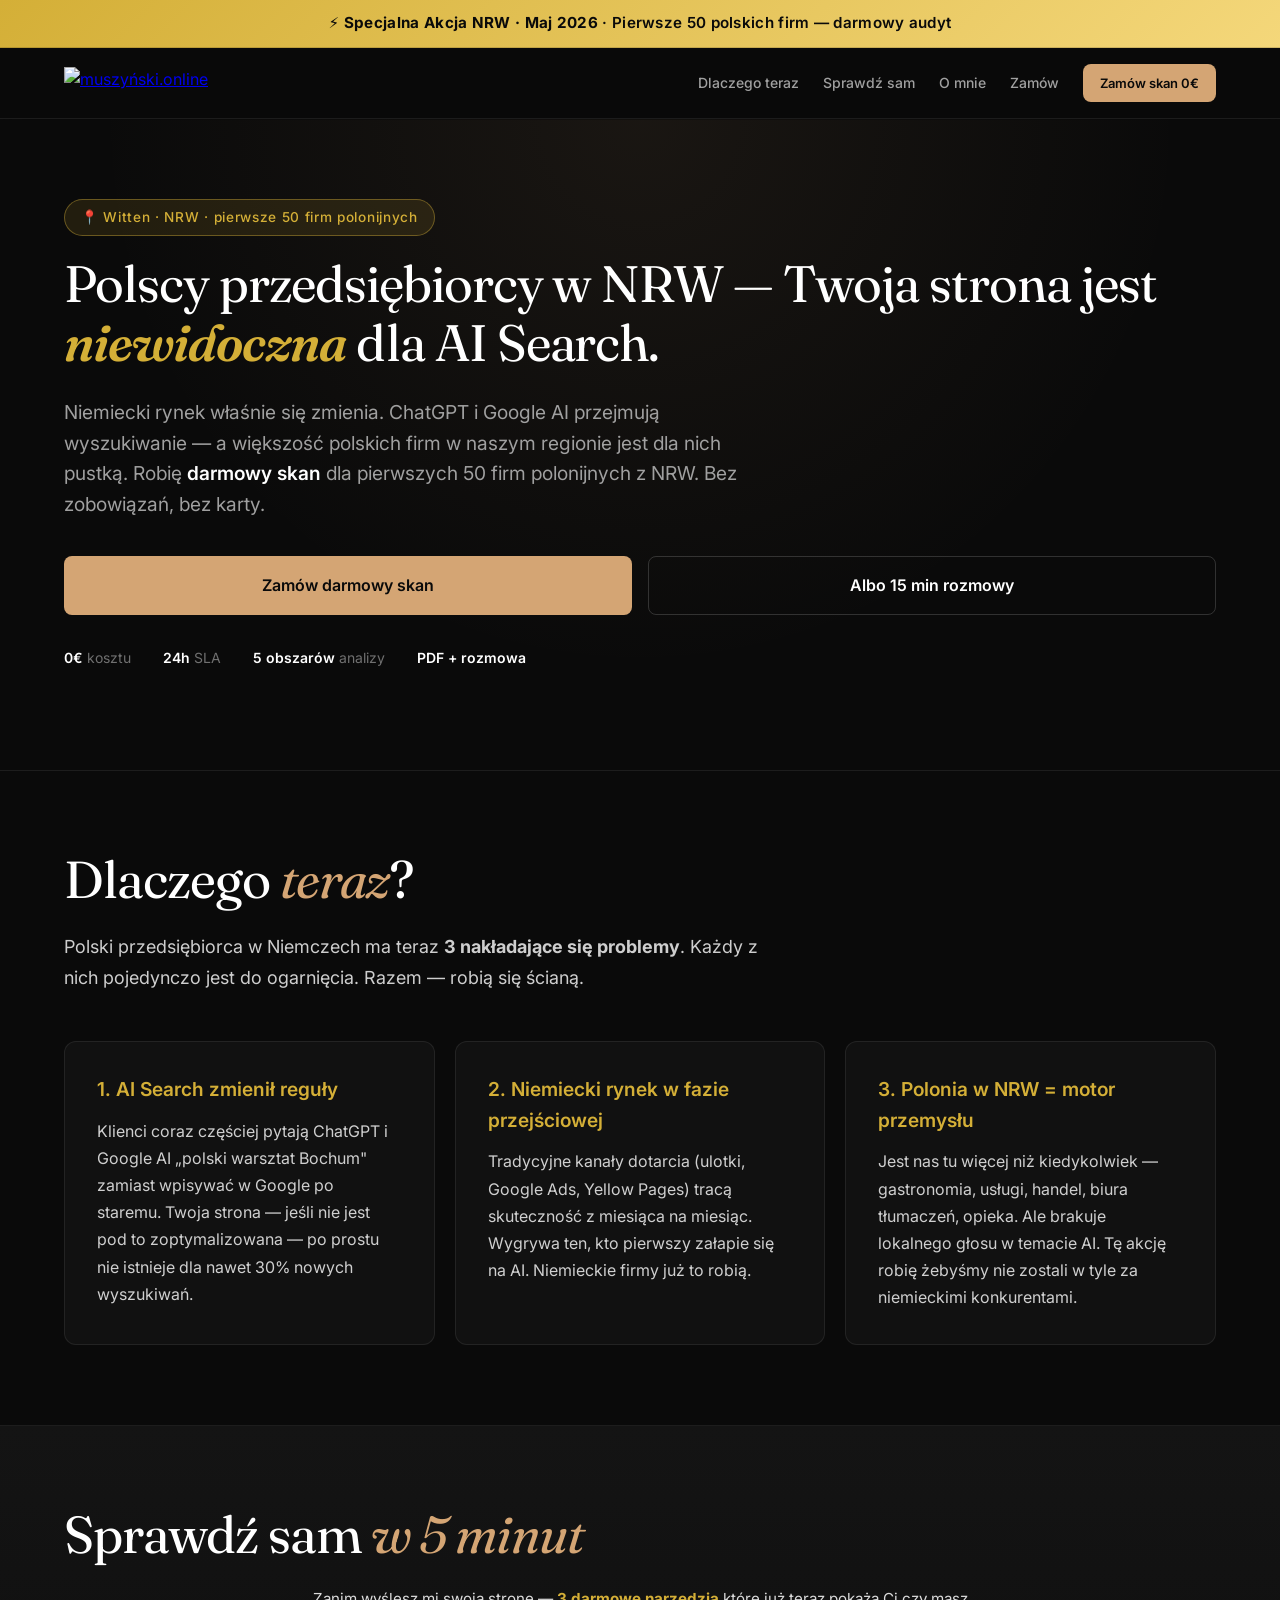
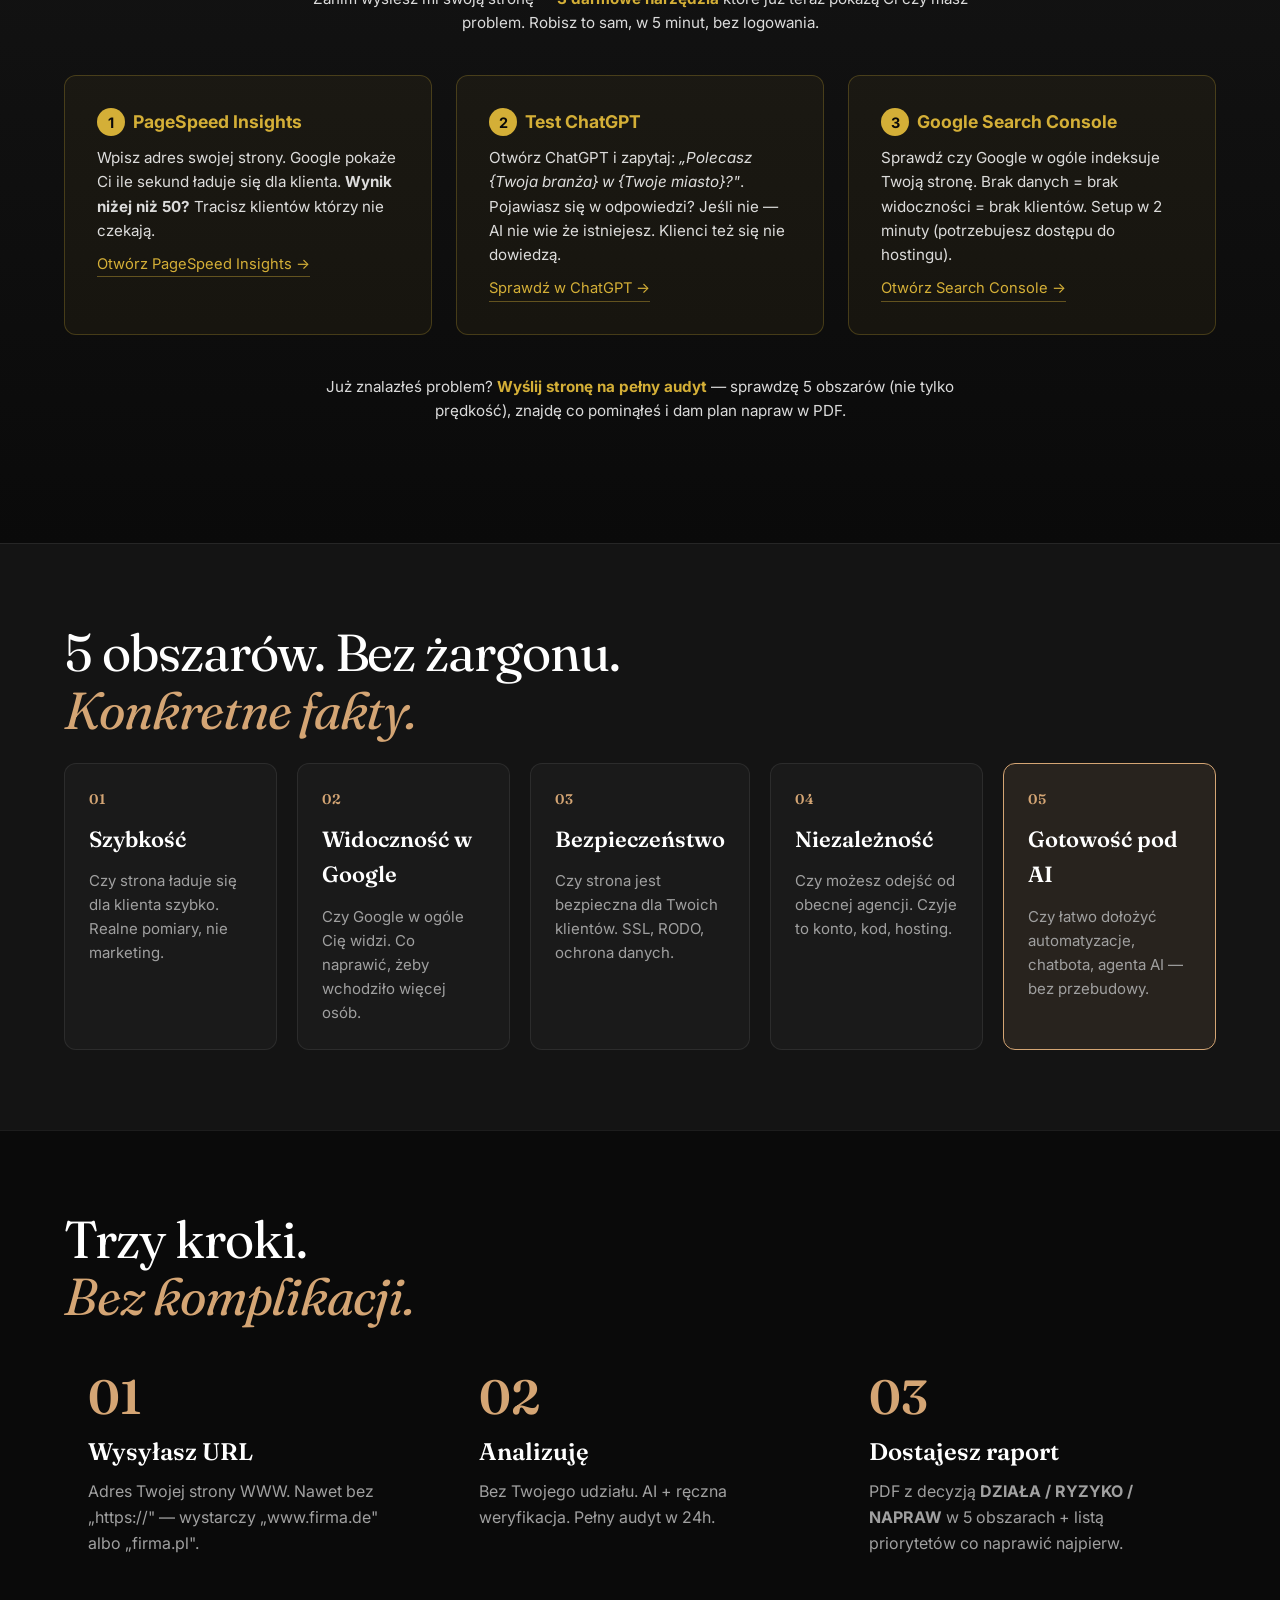
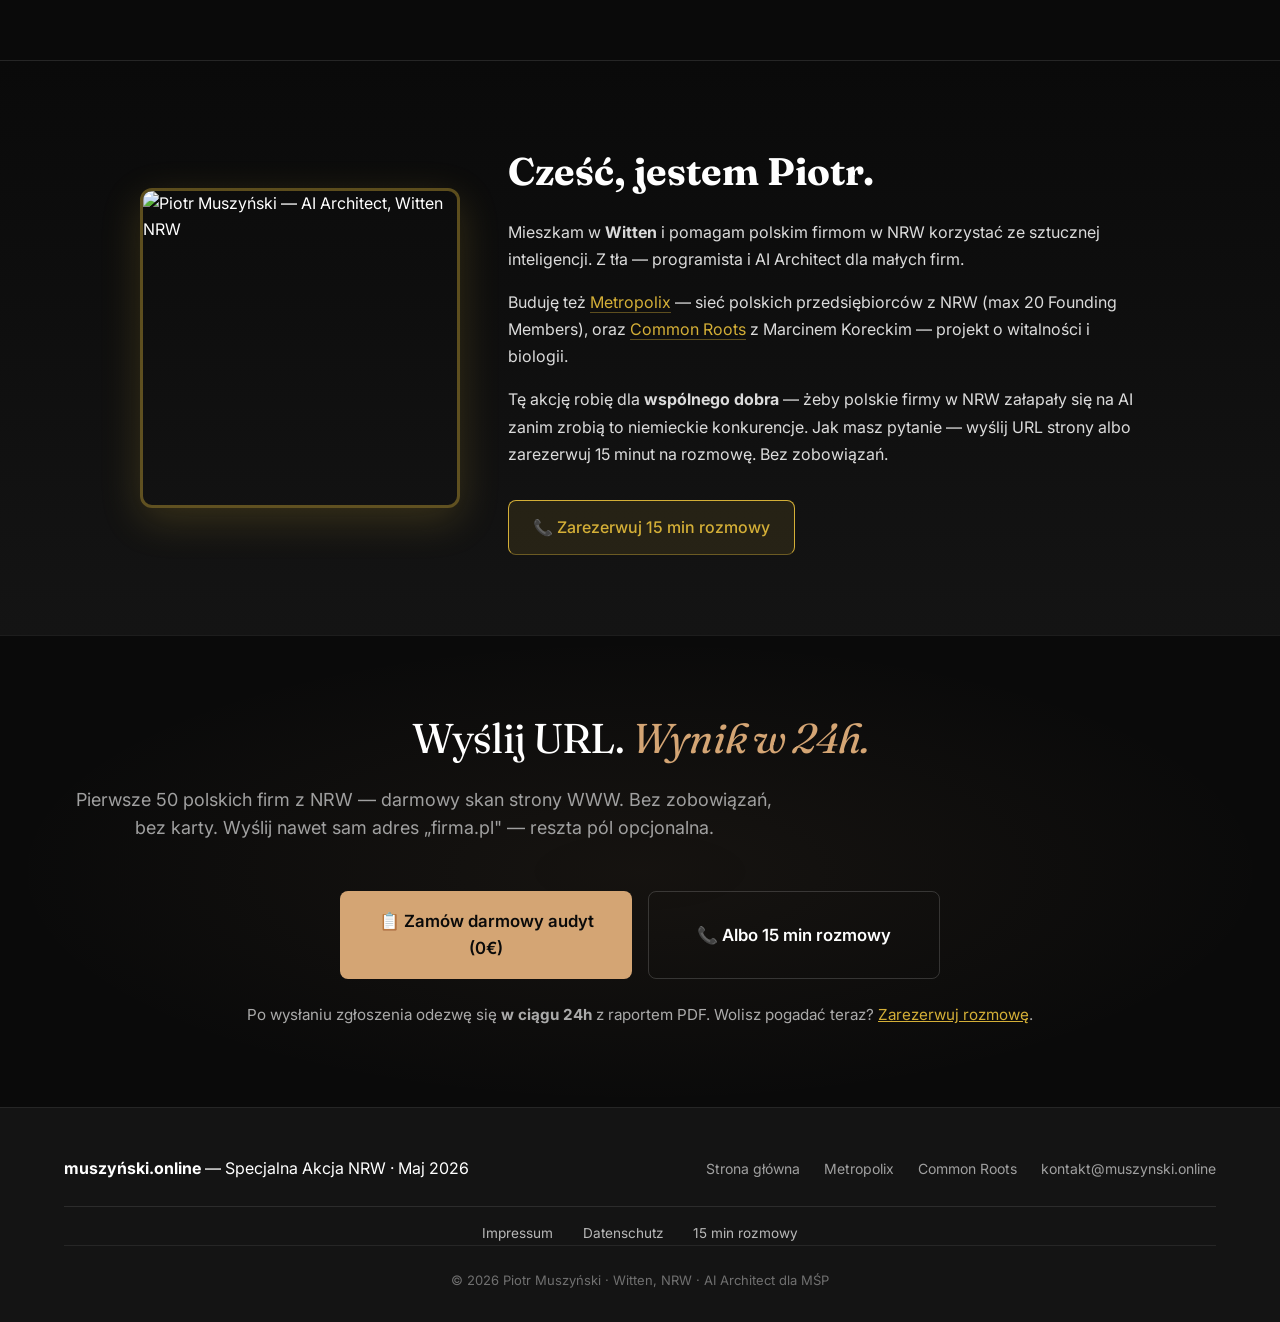
==== nrw/index.html @ 633b08f4 "NRW landing v2: Teable Form + dopamine quick-wins + design fixy - Form: button → Teable Form share U" ====
<!DOCTYPE html>
<html lang="pl">
<head>
<meta charset="UTF-8">
<meta name="viewport" content="width=device-width, initial-scale=1.0">
<title>Specjalna Akcja NRW · Darmowy audyt strony dla polskich firm — Piotr Muszyński</title>
<meta name="description" content="Polskie firmy w NRW — darmowy audyt Twojej strony WWW dla pierwszych 50 firm. ChatGPT i Google AI zmieniły wyszukiwanie. 24h SLA. Bez zobowiązań.">
<meta property="og:title" content="Specjalna Akcja NRW — darmowy audyt strony dla polskich firm">
<meta property="og:description" content="Pierwsze 50 polskich firm w NRW — darmowy skan w 24h. ChatGPT zmienił wyszukiwanie.">
<meta property="og:type" content="website">
<meta property="og:url" content="https://audyt.muszynski.online/nrw">
<meta property="og:image" content="https://res.cloudinary.com/dyw1pi3nt/image/upload/w_1200,h_630,c_pad,b_rgb:0a0a0a/f_png,q_auto:best/v1776933061/logo-zloty-bialy-pionowy_cyxshk.svg">
<link rel="icon" type="image/svg+xml" href="https://res.cloudinary.com/dyw1pi3nt/image/upload/q_auto/f_auto/v1776859674/sygnet_e5yq6n.svg">
<link rel="preconnect" href="https://fonts.googleapis.com">
<link rel="preconnect" href="https://fonts.gstatic.com" crossorigin>
<link href="https://fonts.googleapis.com/css2?family=Inter:wght@300;400;500;600;700&family=Fraunces:ital,wght@0,400;0,600;1,400&display=swap" rel="stylesheet">
<link rel="stylesheet" href="../styles.css">
<style>
/* ============ NRW campaign overrides ============ */

/* Top banner — sticky, gold, action */
.nrw-banner{
  background:linear-gradient(135deg,#d4af37 0%,#f4d77a 100%);
  color:#0a0a0a;padding:.7rem 1rem;text-align:center;font-weight:600;
  font-size:clamp(.85rem, 2vw, .95rem);letter-spacing:.02em;
  border-bottom:1px solid rgba(0,0,0,.15);
  position:sticky;top:0;z-index:100;
}
.nrw-banner strong{font-weight:700}

/* Hero — mobile-first scaling */
.hero h1{font-size:clamp(1.8rem, 5vw, 3.2rem); line-height:1.15}
.hero h1 em{color:#d4af37;font-style:italic;font-weight:600}
.hero__sub{font-size:clamp(1rem, 2.5vw, 1.2rem); line-height:1.6}
.hero__counter{
  display:inline-block;background:rgba(212,175,55,.12);
  border:1px solid rgba(212,175,55,.4);padding:.4rem 1rem;border-radius:999px;
  font-size:.85rem;color:#d4af37;margin-bottom:1.2rem;letter-spacing:.05em;
  font-weight:500;
}
.hero__actions{display:flex;flex-wrap:wrap;gap:1rem;margin:2rem 0}
.hero__actions .btn{flex:1 1 240px;min-height:54px;display:inline-flex;align-items:center;justify-content:center}

/* Klocki interaktywne */
.section .grid-3>div, .section .grid-5>.card, .section .step{
  cursor:default;
  transition:transform .25s cubic-bezier(.4,0,.2,1), box-shadow .25s, border-color .25s;
}
.section .grid-3>div:hover, .section .grid-5>.card:hover, .section .step:hover{
  transform:translateY(-6px);
  box-shadow:0 12px 40px rgba(212,175,55,.15);
  border-color:rgba(212,175,55,.4);
}

/* Dlaczego teraz */
.dlaczego{padding:clamp(3rem, 8vw, 5rem) 0;background:#0a0a0a}
.dlaczego .grid-3>div{
  padding:2rem;background:rgba(255,255,255,.03);
  border:1px solid rgba(255,255,255,.08);border-radius:12px;
}
.dlaczego h3{color:#d4af37;font-size:1.2rem;margin-bottom:.8rem;font-weight:600}
.dlaczego p{line-height:1.7;color:rgba(255,255,255,.8)}

/* Quick-wins (dopamine reward — przed CTA) */
.quick-wins{
  padding:clamp(3rem, 8vw, 5rem) 0;
  background:linear-gradient(180deg,#141414 0%,#0a0a0a 100%);
}
.quick-wins__intro{
  text-align:center;max-width:700px;margin:0 auto 2.5rem;
  color:rgba(255,255,255,.85);line-height:1.7;
}
.quick-wins__intro strong{color:#d4af37}
.quick-wins .grid-3{gap:1.5rem}
.quick-wins .grid-3>div{
  padding:2rem;background:rgba(212,175,55,.05);
  border:1px solid rgba(212,175,55,.25);border-radius:12px;
  position:relative;
}
.quick-wins .grid-3 h3{
  color:#d4af37;font-size:1.1rem;margin-bottom:.6rem;
  display:flex;align-items:center;gap:.5rem;
}
.quick-wins .qw-num{
  display:inline-flex;align-items:center;justify-content:center;
  width:28px;height:28px;border-radius:50%;background:#d4af37;color:#0a0a0a;
  font-weight:700;font-size:.9rem;
}
.quick-wins .qw-link{
  color:#d4af37;text-decoration:none;border-bottom:1px solid rgba(212,175,55,.4);
  font-size:.92rem;display:inline-block;margin-top:.6rem;
}
.quick-wins .qw-link:hover{border-bottom-color:#d4af37}
.quick-wins p{line-height:1.6;color:rgba(255,255,255,.85);font-size:.95rem}

/* O mnie — zdjęcie nieucięte, większe na mobile */
.o-mnie{padding:clamp(3rem, 8vw, 5rem) 0;background:linear-gradient(180deg,#0a0a0a 0%,#141414 100%)}
.o-mnie__inner{
  display:grid;grid-template-columns:320px 1fr;gap:3rem;align-items:center;
  max-width:1000px;margin:0 auto;
}
.o-mnie__photo{
  width:100%;max-width:320px;aspect-ratio:1/1;
  border-radius:12px;object-fit:cover;object-position:center 25%;
  border:3px solid rgba(212,175,55,.4);
  box-shadow:0 12px 40px rgba(212,175,55,.2);
  transition:transform .35s, box-shadow .35s;
}
.o-mnie__photo:hover{
  transform:scale(1.02);
  box-shadow:0 16px 50px rgba(212,175,55,.35);
}
.o-mnie__text h2{font-family:'Fraunces',serif;font-size:clamp(1.6rem, 3.5vw, 2.4rem);margin-bottom:1rem;color:#fff}
.o-mnie__text p{margin-bottom:1rem;line-height:1.7;color:rgba(255,255,255,.85)}
.o-mnie__text a{color:#d4af37;text-decoration:none;border-bottom:1px solid rgba(212,175,55,.4);transition:.2s}
.o-mnie__text a:hover{border-bottom-color:#d4af37;color:#f4d77a}

/* CTA buttons unified */
.tidycal-cta{
  display:inline-flex;align-items:center;gap:.5rem;padding:.85rem 1.5rem;
  background:rgba(212,175,55,.1);border:1px solid #d4af37;color:#d4af37;
  border-radius:8px;text-decoration:none;font-weight:500;margin-top:1rem;
  transition:.2s;cursor:pointer;
}
.tidycal-cta:hover{background:#d4af37;color:#0a0a0a;transform:translateY(-2px)}

/* CTA sekcja zamów — Teable form button */
.section--cta{padding:clamp(3rem, 8vw, 5rem) 0;text-align:center}
.section--cta .section__title{font-size:clamp(1.8rem, 4vw, 2.6rem)}
.section--cta__actions{
  display:flex;flex-wrap:wrap;gap:1rem;justify-content:center;
  max-width:600px;margin:2rem auto 0;
}
.section--cta__actions .btn{flex:1 1 240px;min-height:60px;font-size:1.05rem}
.section--cta__note{
  margin-top:1.5rem;color:rgba(255,255,255,.65);font-size:.95rem;
}
.section--cta__note a{color:#d4af37;text-decoration:underline}

/* Footer legal */
.footer__legal{
  margin-top:1.2rem;padding-top:1rem;
  border-top:1px solid rgba(255,255,255,.1);
  font-size:.85rem;color:rgba(255,255,255,.5);
  text-align:center;
}
.footer__legal a{
  color:rgba(255,255,255,.7);margin:0 .8rem;
  text-decoration:none;transition:color .2s;
}
.footer__legal a:hover{color:#d4af37}

/* Mobile breakpoints */
@media(max-width:768px){
  .o-mnie__inner{grid-template-columns:1fr;text-align:center;gap:2rem}
  .o-mnie__photo{margin:0 auto;max-width:280px}
  .hero__actions{flex-direction:column}
  .hero__actions .btn{width:100%}
  .section--cta__actions{flex-direction:column}
  .section--cta__actions .btn{width:100%}
}
@media(max-width:480px){
  .nrw-banner{padding:.55rem .8rem;font-size:.8rem}
  .hero{padding:2.5rem 1rem 3rem}
  .hero__counter{font-size:.78rem;padding:.3rem .8rem}
  .container{padding:0 1rem}
}

/* Animacje — fade-in on scroll */
@media(prefers-reduced-motion:no-preference){
  .section{opacity:0;transform:translateY(20px);transition:opacity .6s, transform .6s}
  .section.visible{opacity:1;transform:none}
}
</style>
</head>
<body>

<div class="nrw-banner">
  ⚡ <strong>Specjalna Akcja NRW · Maj 2026</strong> · Pierwsze 50 polskich firm — darmowy audyt
</div>

<nav class="nav">
  <div class="nav__inner">
    <a href="/" class="nav__logo">
      <img src="https://res.cloudinary.com/dyw1pi3nt/image/upload/q_auto/f_auto/v1776933083/logo-zloty-bialy_mdjpsp.svg" alt="muszyński.online">
    </a>
    <div class="nav__links">
      <a href="#dlaczego">Dlaczego teraz</a>
      <a href="#quick-wins">Sprawdź sam</a>
      <a href="#o-mnie">O mnie</a>
      <a href="#zamow">Zamów</a>
    </div>
    <a href="#zamow" class="btn btn-primary btn-sm">Zamów skan 0€</a>
  </div>
</nav>

<!-- HERO -->
<section class="hero">
  <div class="container">
    <span class="hero__counter">📍 Witten · NRW · pierwsze 50 firm polonijnych</span>
    <h1 class="hero__title">Polscy przedsiębiorcy w NRW — Twoja strona jest <em>niewidoczna</em> dla AI Search.</h1>
    <p class="hero__sub">Niemiecki rynek właśnie się zmienia. ChatGPT i Google AI przejmują wyszukiwanie — a większość polskich firm w naszym regionie jest dla nich pustką. Robię <strong>darmowy skan</strong> dla pierwszych 50 firm polonijnych z NRW. Bez zobowiązań, bez karty.</p>
    <div class="hero__actions">
      <a href="#zamow" class="btn btn-primary btn-lg">Zamów darmowy skan</a>
      <a href="https://tidycal.com/pmuszynski/15-konkretna-rozmowa" target="_blank" rel="noopener noreferrer" class="btn btn-ghost btn-lg">Albo 15 min rozmowy</a>
    </div>
    <div class="hero__trust">
      <div><strong>0€</strong> kosztu</div>
      <div><strong>24h</strong> SLA</div>
      <div><strong>5 obszarów</strong> analizy</div>
      <div><strong>PDF + rozmowa</strong></div>
    </div>
  </div>
</section>

<!-- DLACZEGO TERAZ -->
<section class="dlaczego section" id="dlaczego">
  <div class="container">
    <h2 class="section__title">Dlaczego <em>teraz</em>?</h2>
    <p class="section__lead">Polski przedsiębiorca w Niemczech ma teraz <strong>3 nakładające się problemy</strong>. Każdy z nich pojedynczo jest do ogarnięcia. Razem — robią się ścianą.</p>
    <div class="grid-3">
      <div>
        <h3>1. AI Search zmienił reguły</h3>
        <p>Klienci coraz częściej pytają ChatGPT i Google AI „polski warsztat Bochum" zamiast wpisywać w Google po staremu. Twoja strona — jeśli nie jest pod to zoptymalizowana — po prostu nie istnieje dla nawet 30% nowych wyszukiwań.</p>
      </div>
      <div>
        <h3>2. Niemiecki rynek w fazie przejściowej</h3>
        <p>Tradycyjne kanały dotarcia (ulotki, Google Ads, Yellow Pages) tracą skuteczność z miesiąca na miesiąc. Wygrywa ten, kto pierwszy załapie się na AI. Niemieckie firmy już to robią.</p>
      </div>
      <div>
        <h3>3. Polonia w NRW = motor przemysłu</h3>
        <p>Jest nas tu więcej niż kiedykolwiek — gastronomia, usługi, handel, biura tłumaczeń, opieka. Ale brakuje lokalnego głosu w temacie AI. Tę akcję robię żebyśmy nie zostali w tyle za niemieckimi konkurentami.</p>
      </div>
    </div>
  </div>
</section>

<!-- QUICK-WINS — dopamine reward przed submitem -->
<section class="quick-wins section" id="quick-wins">
  <div class="container">
    <h2 class="section__title">Sprawdź sam <em>w 5 minut</em></h2>
    <p class="quick-wins__intro">Zanim wyślesz mi swoją stronę — <strong>3 darmowe narzędzia</strong> które już teraz pokażą Ci czy masz problem. Robisz to sam, w 5 minut, bez logowania.</p>
    <div class="grid-3">
      <div>
        <h3><span class="qw-num">1</span> PageSpeed Insights</h3>
        <p>Wpisz adres swojej strony. Google pokaże Ci ile sekund ładuje się dla klienta. <strong>Wynik niżej niż 50?</strong> Tracisz klientów którzy nie czekają.</p>
        <a href="https://pagespeed.web.dev/" target="_blank" rel="noopener noreferrer" class="qw-link">Otwórz PageSpeed Insights →</a>
      </div>
      <div>
        <h3><span class="qw-num">2</span> Test ChatGPT</h3>
        <p>Otwórz ChatGPT i zapytaj: <em>„Polecasz {Twoja branża} w {Twoje miasto}?"</em>. Pojawiasz się w odpowiedzi? Jeśli nie — AI nie wie że istniejesz. Klienci też się nie dowiedzą.</p>
        <a href="https://chatgpt.com/" target="_blank" rel="noopener noreferrer" class="qw-link">Sprawdź w ChatGPT →</a>
      </div>
      <div>
        <h3><span class="qw-num">3</span> Google Search Console</h3>
        <p>Sprawdź czy Google w ogóle indeksuje Twoją stronę. Brak danych = brak widoczności = brak klientów. Setup w 2 minuty (potrzebujesz dostępu do hostingu).</p>
        <a href="https://search.google.com/search-console/about" target="_blank" rel="noopener noreferrer" class="qw-link">Otwórz Search Console →</a>
      </div>
    </div>
    <p class="quick-wins__intro" style="margin-top:2.5rem">
      Już znalazłeś problem? <strong>Wyślij stronę na pełny audyt</strong> — sprawdzę 5 obszarów (nie tylko prędkość), znajdę co pominąłeś i dam plan napraw w PDF.
    </p>
  </div>
</section>

<!-- ZAKRES -->
<section class="section section--alt" id="zakres">
  <div class="container">
    <h2 class="section__title">5 obszarów. Bez żargonu.<br><em>Konkretne fakty.</em></h2>
    <div class="grid-5">
      <div class="card">
        <div class="card__num">01</div>
        <h3>Szybkość</h3>
        <p>Czy strona ładuje się dla klienta szybko. Realne pomiary, nie marketing.</p>
      </div>
      <div class="card">
        <div class="card__num">02</div>
        <h3>Widoczność w Google</h3>
        <p>Czy Google w ogóle Cię widzi. Co naprawić, żeby wchodziło więcej osób.</p>
      </div>
      <div class="card">
        <div class="card__num">03</div>
        <h3>Bezpieczeństwo</h3>
        <p>Czy strona jest bezpieczna dla Twoich klientów. SSL, RODO, ochrona danych.</p>
      </div>
      <div class="card">
        <div class="card__num">04</div>
        <h3>Niezależność</h3>
        <p>Czy możesz odejść od obecnej agencji. Czyje to konto, kod, hosting.</p>
      </div>
      <div class="card card--accent">
        <div class="card__num">05</div>
        <h3>Gotowość pod AI</h3>
        <p>Czy łatwo dołożyć automatyzacje, chatbota, agenta AI — bez przebudowy.</p>
      </div>
    </div>
  </div>
</section>

<!-- PROCES -->
<section class="section" id="proces">
  <div class="container">
    <h2 class="section__title">Trzy kroki.<br><em>Bez komplikacji.</em></h2>
    <div class="grid-3">
      <div class="step">
        <div class="step__num">01</div>
        <h3>Wysyłasz URL</h3>
        <p>Adres Twojej strony WWW. Nawet bez „https://" — wystarczy „www.firma.de" albo „firma.pl".</p>
      </div>
      <div class="step">
        <div class="step__num">02</div>
        <h3>Analizuję</h3>
        <p>Bez Twojego udziału. AI + ręczna weryfikacja. Pełny audyt w 24h.</p>
      </div>
      <div class="step">
        <div class="step__num">03</div>
        <h3>Dostajesz raport</h3>
        <p>PDF z decyzją <strong>DZIAŁA / RYZYKO / NAPRAW</strong> w 5 obszarach + listą priorytetów co naprawić najpierw.</p>
      </div>
    </div>
  </div>
</section>

<!-- O MNIE -->
<section class="o-mnie section" id="o-mnie">
  <div class="container">
    <div class="o-mnie__inner">
      <img src="https://res.cloudinary.com/dyw1pi3nt/image/upload/q_auto/f_auto/v1777071626/Zrzut_ekranu_2026-04-25_o_00.59.51_s4qoyu.png" alt="Piotr Muszyński — AI Architect, Witten NRW" class="o-mnie__photo">
      <div class="o-mnie__text">
        <h2>Cześć, jestem Piotr.</h2>
        <p>Mieszkam w <strong>Witten</strong> i pomagam polskim firmom w NRW korzystać ze sztucznej inteligencji. Z tła — programista i AI Architect dla małych firm.</p>
        <p>Buduję też <a href="https://metropolix.muszynski.online" target="_blank" rel="noopener noreferrer">Metropolix</a> — sieć polskich przedsiębiorców z NRW (max 20 Founding Members), oraz <a href="https://commonroots.life" target="_blank" rel="noopener noreferrer">Common Roots</a> z Marcinem Koreckim — projekt o witalności i biologii.</p>
        <p>Tę akcję robię dla <strong>wspólnego dobra</strong> — żeby polskie firmy w NRW załapały się na AI zanim zrobią to niemieckie konkurencje. Jak masz pytanie — wyślij URL strony albo zarezerwuj 15 minut na rozmowę. Bez zobowiązań.</p>
        <a href="https://tidycal.com/pmuszynski/15-konkretna-rozmowa" target="_blank" rel="noopener noreferrer" class="tidycal-cta">📞 Zarezerwuj 15 min rozmowy</a>
      </div>
    </div>
  </div>
</section>

<!-- ZAMÓW — Teable Form button -->
<section class="section section--cta" id="zamow">
  <div class="container">
    <h2 class="section__title">Wyślij URL. <em>Wynik w 24h.</em></h2>
    <p class="section__lead">Pierwsze 50 polskich firm z NRW — darmowy skan strony WWW. Bez zobowiązań, bez karty. Wyślij nawet sam adres „firma.pl" — reszta pól opcjonalna.</p>
    <div class="section--cta__actions">
      <a href="https://app.teable.ai/share/shrx7Ct43IigWQ6TYrf/view" target="_blank" rel="noopener noreferrer" class="btn btn-primary btn-lg">📋 Zamów darmowy audyt (0€)</a>
      <a href="https://tidycal.com/pmuszynski/15-konkretna-rozmowa" target="_blank" rel="noopener noreferrer" class="btn btn-ghost btn-lg">📞 Albo 15 min rozmowy</a>
    </div>
    <p class="section--cta__note">
      Po wysłaniu zgłoszenia odezwę się <strong>w ciągu 24h</strong> z raportem PDF. Wolisz pogadać teraz? <a href="https://tidycal.com/pmuszynski/15-konkretna-rozmowa" target="_blank" rel="noopener noreferrer">Zarezerwuj rozmowę</a>.
    </p>
  </div>
</section>

<!-- FOOTER -->
<footer class="footer">
  <div class="container">
    <div class="footer__inner">
      <div>
        <strong>muszyński.online</strong> — Specjalna Akcja NRW · Maj 2026
      </div>
      <div class="footer__links">
        <a href="https://muszynski.online">Strona główna</a>
        <a href="https://metropolix.muszynski.online">Metropolix</a>
        <a href="https://commonroots.life">Common Roots</a>
        <a href="mailto:kontakt@muszynski.online">kontakt@muszynski.online</a>
      </div>
    </div>
    <div class="footer__legal">
      <a href="../impressum.html">Impressum</a>
      <a href="../datenschutz.html">Datenschutz</a>
      <a href="https://tidycal.com/pmuszynski/15-konkretna-rozmowa">15 min rozmowy</a>
    </div>
    <div class="footer__copy">© 2026 Piotr Muszyński · Witten, NRW · AI Architect dla MŚP</div>
  </div>
</footer>

<script>
// Fade-in on scroll
if ('IntersectionObserver' in window) {
  const obs = new IntersectionObserver((entries) => {
    entries.forEach(e => {
      if (e.isIntersecting) {
        e.target.classList.add('visible');
        obs.unobserve(e.target);
      }
    });
  }, { threshold: 0.1, rootMargin: '0px 0px -50px 0px' });
  document.querySelectorAll('.section').forEach(s => obs.observe(s));
}
</script>

</body>
</html>
---- styles.css ----
/* ==========================================================
   audyt.muszynski.online — styles
   Dark + złoty akcent (mirror konsultacja)
   ========================================================== */

:root {
  --primary: #d4a574;
  --primary-hover: #e8b464;
  --primary-soft: rgba(212, 165, 116, 0.1);
  --green: #4ade80;
  --yellow: #facc15;
  --red: #f87171;

  --bg: #0a0a0a;
  --bg-raised: #141414;
  --bg-card: #1a1a1a;

  --text: #ffffff;
  --text-dim: #a0a0a0;
  --text-mute: #707070;

  --border: rgba(255, 255, 255, 0.08);
  --border-strong: rgba(255, 255, 255, 0.16);

  --sans: 'Inter', system-ui, -apple-system, sans-serif;
  --serif: 'Fraunces', Georgia, serif;
}

* { box-sizing: border-box; margin: 0; padding: 0; }

html { scroll-behavior: smooth; }

body {
  font-family: var(--sans);
  background: var(--bg);
  color: var(--text);
  line-height: 1.6;
  -webkit-font-smoothing: antialiased;
}

.container {
  max-width: 1200px;
  margin: 0 auto;
  padding: 0 24px;
}

/* NAV */
.nav {
  position: sticky;
  top: 0;
  z-index: 50;
  background: rgba(10, 10, 10, 0.85);
  backdrop-filter: blur(12px);
  border-bottom: 1px solid var(--border);
}
.nav__inner {
  max-width: 1200px;
  margin: 0 auto;
  padding: 16px 24px;
  display: flex;
  align-items: center;
  gap: 24px;
}
.nav__logo img { height: 32px; display: block; }
.nav__links {
  display: flex;
  gap: 24px;
  margin-left: auto;
}
.nav__links a {
  color: var(--text-dim);
  text-decoration: none;
  font-size: 14px;
  font-weight: 500;
  transition: color .2s;
}
.nav__links a:hover { color: var(--text); }

/* BUTTONS */
.btn {
  display: inline-flex;
  align-items: center;
  justify-content: center;
  padding: 12px 24px;
  border-radius: 8px;
  font-weight: 600;
  font-size: 15px;
  text-decoration: none;
  border: 1px solid transparent;
  cursor: pointer;
  transition: all .2s;
  font-family: inherit;
}
.btn-primary {
  background: var(--primary);
  color: #0a0a0a;
}
.btn-primary:hover { background: var(--primary-hover); transform: translateY(-1px); }
.btn-ghost {
  background: transparent;
  border-color: var(--border-strong);
  color: var(--text);
}
.btn-ghost:hover { border-color: var(--primary); color: var(--primary); }
.btn-sm { padding: 8px 16px; font-size: 13px; }
.btn-lg { padding: 16px 32px; font-size: 16px; }
.btn-block { display: flex; width: 100%; }

/* HERO */
.hero {
  padding: 80px 0 100px;
  background: radial-gradient(ellipse at top, rgba(212,165,116,.08), transparent 60%);
}
.eyebrow {
  display: inline-block;
  font-size: 13px;
  letter-spacing: .08em;
  text-transform: uppercase;
  color: var(--primary);
  font-weight: 600;
  margin-bottom: 24px;
}
.hero__title {
  font-family: var(--serif);
  font-size: clamp(40px, 6vw, 72px);
  line-height: 1.05;
  font-weight: 400;
  margin-bottom: 24px;
  letter-spacing: -.02em;
}
.hero__title em {
  font-style: italic;
  color: var(--primary);
}
.hero__sub {
  font-size: 19px;
  color: var(--text-dim);
  max-width: 720px;
  margin-bottom: 36px;
  line-height: 1.55;
}
.hero__sub strong { color: var(--text); font-weight: 600; }
.hero__actions {
  display: flex;
  gap: 12px;
  flex-wrap: wrap;
  margin-bottom: 48px;
}
.hero__trust {
  display: flex;
  gap: 32px;
  flex-wrap: wrap;
  color: var(--text-mute);
  font-size: 14px;
}
.hero__trust strong { color: var(--text); font-weight: 600; }

/* SECTION */
.section { padding: 80px 0; border-top: 1px solid var(--border); }
.section--alt { background: var(--bg-raised); }
.section--cta { background: radial-gradient(ellipse at center, rgba(212,165,116,.06), transparent 70%); }

.section__title {
  font-family: var(--serif);
  font-size: clamp(32px, 4.5vw, 52px);
  line-height: 1.1;
  font-weight: 400;
  margin-bottom: 24px;
  letter-spacing: -.02em;
}
.section__title em { font-style: italic; color: var(--primary); }
.section__lead {
  font-size: 18px;
  color: var(--text-dim);
  max-width: 720px;
  margin-bottom: 48px;
}

/* GRIDS */
.grid-2, .grid-3, .grid-5 { display: grid; gap: 20px; }
.grid-2 { grid-template-columns: repeat(2, 1fr); }
.grid-3 { grid-template-columns: repeat(3, 1fr); }
.grid-5 { grid-template-columns: repeat(5, 1fr); }
@media (max-width: 900px) {
  .grid-2, .grid-3, .grid-5 { grid-template-columns: 1fr; }
}

/* CARDS */
.card {
  background: var(--bg-card);
  border: 1px solid var(--border);
  border-radius: 12px;
  padding: 24px;
  transition: border-color .2s, transform .2s;
}
.card:hover { border-color: var(--border-strong); transform: translateY(-2px); }
.card--bad { border-left: 3px solid var(--red); }
.card--good { border-left: 3px solid var(--green); }
.card--accent { border-color: var(--primary); background: var(--primary-soft); }
.card h3 {
  font-family: var(--serif);
  font-size: 22px;
  font-weight: 600;
  margin-bottom: 12px;
}
.card ul { list-style: none; }
.card ul li {
  padding: 6px 0 6px 20px;
  position: relative;
  color: var(--text-dim);
  font-size: 15px;
}
.card ul li::before {
  content: "•";
  color: var(--primary);
  position: absolute;
  left: 0;
}
.card p { color: var(--text-dim); font-size: 15px; }
.card__num {
  font-family: var(--serif);
  font-size: 14px;
  color: var(--primary);
  letter-spacing: .1em;
  margin-bottom: 12px;
  font-weight: 600;
}

/* PRICING */
.pricing {
  display: grid;
  grid-template-columns: repeat(3, 1fr);
  gap: 24px;
  margin-bottom: 32px;
}
@media (max-width: 900px) { .pricing { grid-template-columns: 1fr; } }
.price-card {
  background: var(--bg-card);
  border: 1px solid var(--border);
  border-radius: 16px;
  padding: 32px;
  display: flex;
  flex-direction: column;
  position: relative;
}
.price-card--featured {
  border-color: var(--primary);
  background: linear-gradient(180deg, var(--primary-soft) 0%, var(--bg-card) 100%);
  transform: scale(1.03);
}
@media (max-width: 900px) { .price-card--featured { transform: none; } }
.price-card__badge {
  position: absolute;
  top: -12px;
  left: 50%;
  transform: translateX(-50%);
  background: var(--primary);
  color: #0a0a0a;
  padding: 4px 16px;
  border-radius: 20px;
  font-size: 12px;
  font-weight: 700;
  letter-spacing: .05em;
}
.price-card__tier {
  font-size: 14px;
  color: var(--text-mute);
  text-transform: uppercase;
  letter-spacing: .08em;
  font-weight: 600;
  margin-bottom: 12px;
}
.price-card__amount {
  font-family: var(--serif);
  font-size: 56px;
  font-weight: 600;
  line-height: 1;
  margin-bottom: 8px;
  color: var(--text);
}
.price-card__strike {
  text-decoration: line-through;
  text-decoration-thickness: 3px;
  text-decoration-color: var(--red);
  color: var(--text-mute);
  font-size: 32px;
  margin-right: 8px;
  font-weight: 400;
}
.price-card__discount {
  display: inline-block;
  background: var(--primary);
  color: #0a0a0a;
  padding: 4px 10px;
  border-radius: 6px;
  font-size: 13px;
  font-weight: 700;
  margin-bottom: 12px;
  letter-spacing: .02em;
}
.price-card__sla {
  font-size: 14px;
  color: var(--text-dim);
  margin-bottom: 20px;
  padding-bottom: 20px;
  border-bottom: 1px solid var(--border);
}
.price-card ul {
  list-style: none;
  margin-bottom: 24px;
  flex-grow: 1;
}
.price-card ul li {
  padding: 8px 0 8px 24px;
  position: relative;
  font-size: 15px;
  color: var(--text-dim);
}
.price-card ul li::before {
  content: "✓";
  color: var(--primary);
  position: absolute;
  left: 0;
  font-weight: 700;
}
.pricing__note {
  text-align: center;
  font-family: var(--serif);
  font-size: 22px;
  color: var(--text-dim);
  margin-top: 24px;
}
.pricing__note em { color: var(--primary); font-style: italic; }

/* STEP */
.step { padding: 24px; }
.step__num {
  font-family: var(--serif);
  font-size: 48px;
  color: var(--primary);
  font-weight: 600;
  margin-bottom: 12px;
  line-height: 1;
}
.step h3 {
  font-family: var(--serif);
  font-size: 24px;
  margin-bottom: 8px;
  font-weight: 600;
}
.step p { color: var(--text-dim); }

/* FORM */
.form {
  max-width: 640px;
  margin: 0 auto;
  background: var(--bg-card);
  border: 1px solid var(--border);
  border-radius: 16px;
  padding: 36px;
}
.form__row { margin-bottom: 20px; }
.form__row--2col {
  display: grid;
  grid-template-columns: 1fr 1fr;
  gap: 16px;
}
@media (max-width: 600px) { .form__row--2col { grid-template-columns: 1fr; } }
.form label {
  display: block;
  font-size: 14px;
  color: var(--text-dim);
}
.form label span {
  display: block;
  margin-bottom: 6px;
  font-weight: 500;
}
.form input,
.form select,
.form textarea {
  width: 100%;
  padding: 12px 14px;
  background: var(--bg);
  border: 1px solid var(--border-strong);
  border-radius: 8px;
  color: var(--text);
  font-family: inherit;
  font-size: 15px;
  transition: border-color .2s;
}
.form input:focus,
.form select:focus,
.form textarea:focus {
  outline: none;
  border-color: var(--primary);
}
.form textarea { resize: vertical; min-height: 80px; }
.form__note {
  font-size: 13px;
  color: var(--text-mute);
  margin-top: 12px;
  text-align: center;
}
.form__success {
  text-align: center;
  padding: 40px 0;
}
.form__success h3 {
  font-family: var(--serif);
  font-size: 32px;
  color: var(--primary);
  margin-bottom: 12px;
}

/* FOOTER */
.footer {
  padding: 48px 0 32px;
  background: var(--bg-raised);
  border-top: 1px solid var(--border);
}
.footer__inner {
  display: flex;
  justify-content: space-between;
  align-items: center;
  flex-wrap: wrap;
  gap: 16px;
  margin-bottom: 24px;
}
.footer__links {
  display: flex;
  gap: 24px;
  flex-wrap: wrap;
}
.footer__links a {
  color: var(--text-dim);
  text-decoration: none;
  font-size: 14px;
}
.footer__links a:hover { color: var(--primary); }
.footer__copy {
  font-size: 13px;
  color: var(--text-mute);
  text-align: center;
  padding-top: 24px;
  border-top: 1px solid var(--border);
}

/* MOBILE NAV ADJUST */
@media (max-width: 768px) {
  .nav__links { display: none; }
}
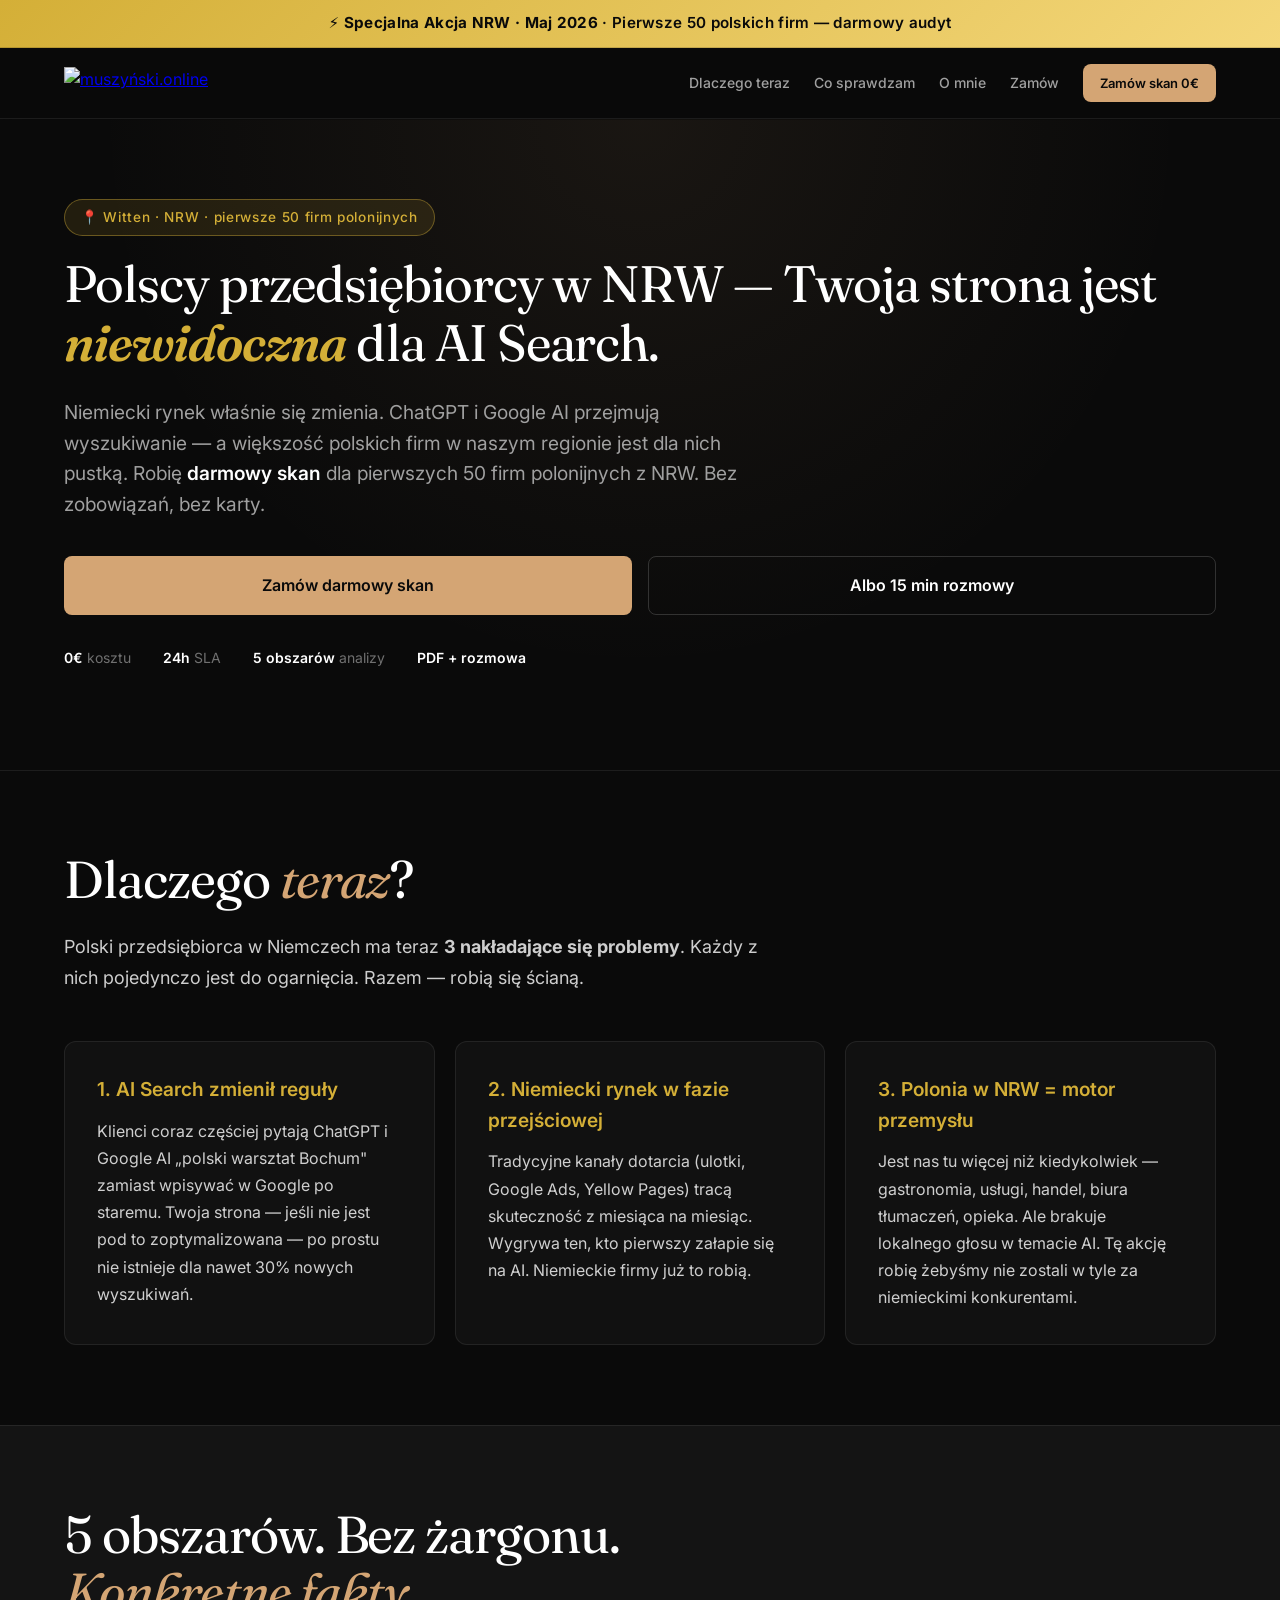
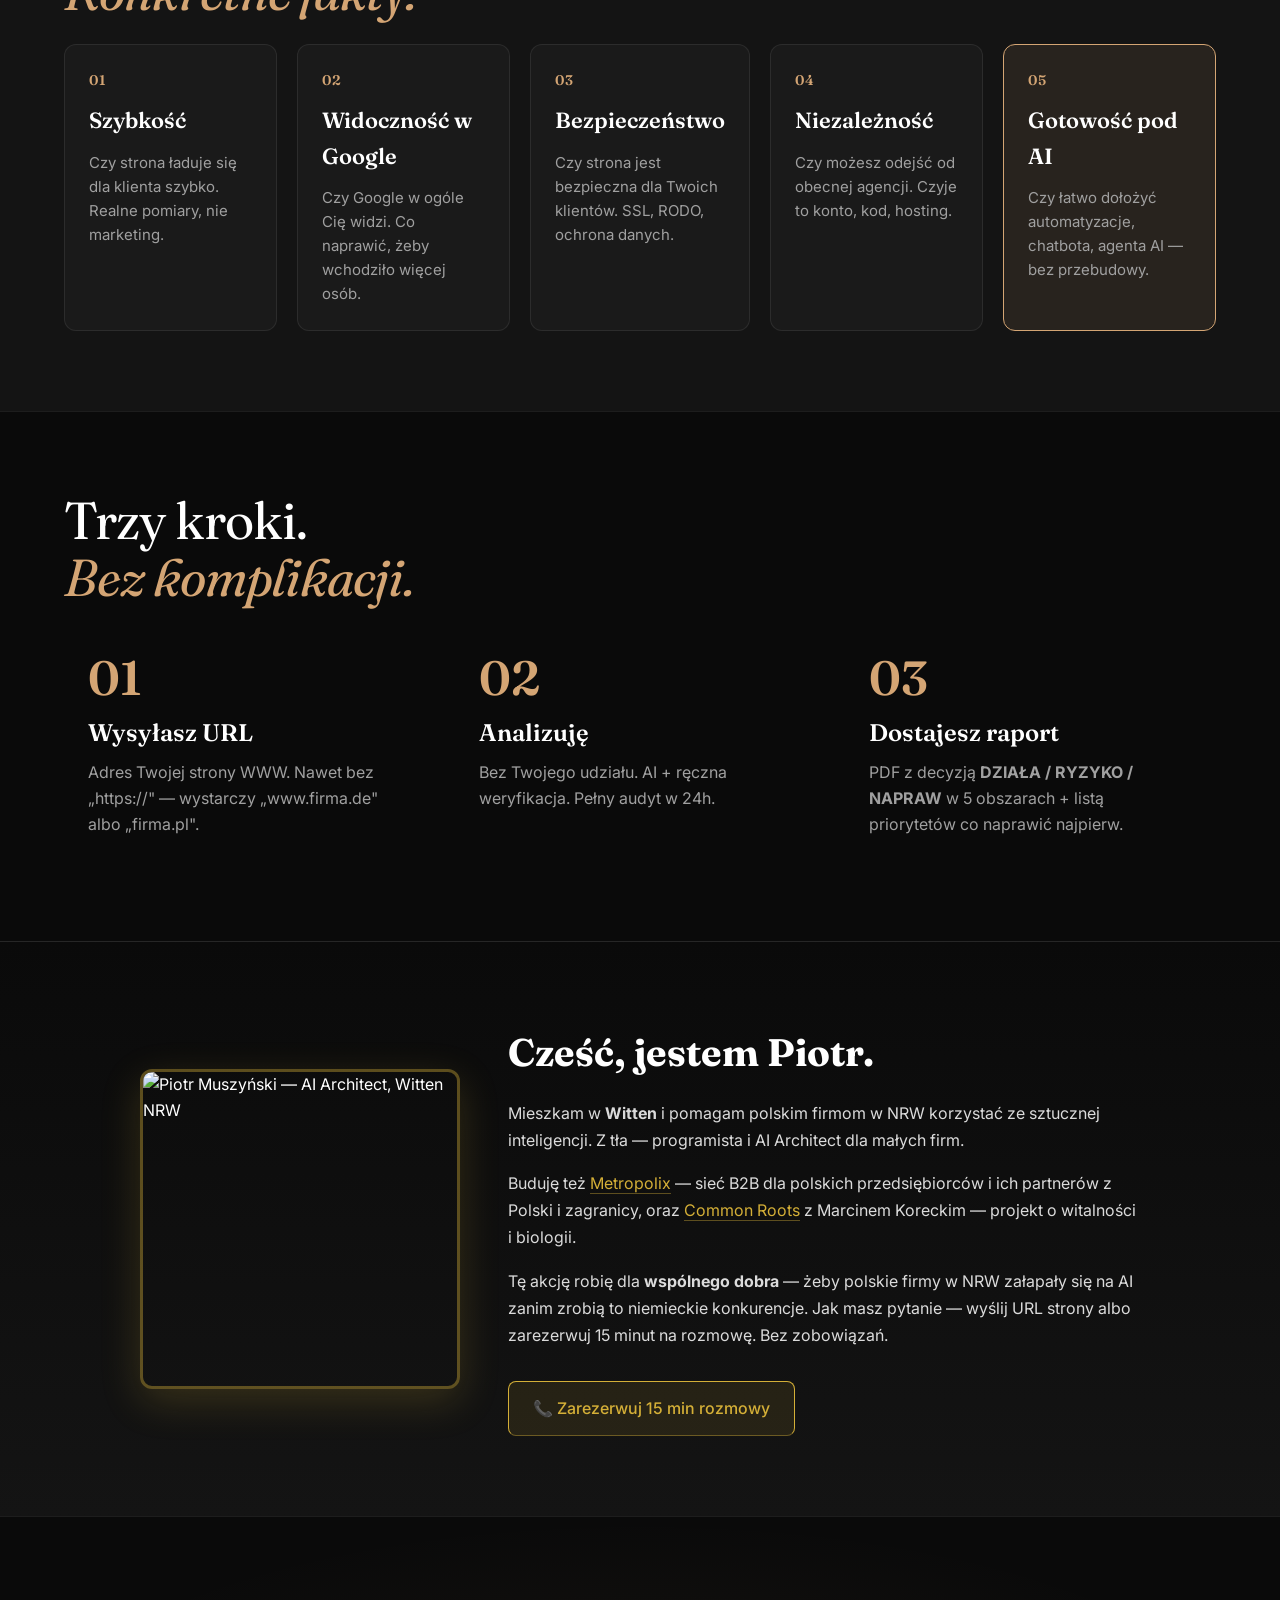
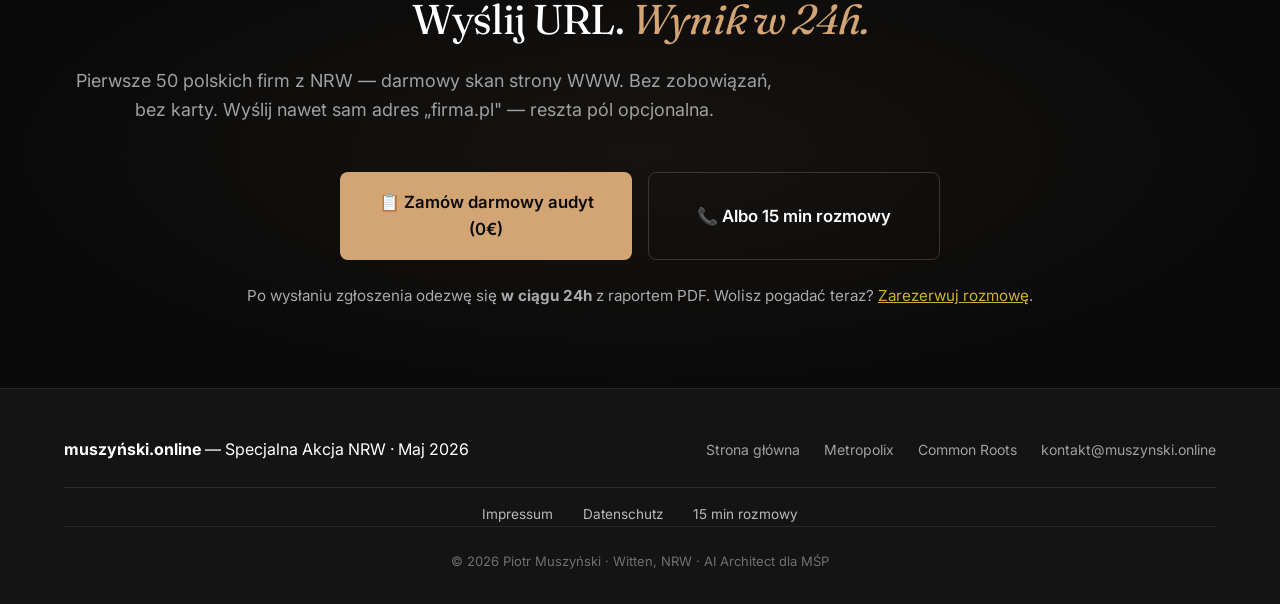
==== commit 51625a88: "NRW v3: usuwam quick-wins panel + popraw Metropolix opis - Usunięto sekcję "Sprawdź sam w 5 minut" (" ====
--- a/nrw/index.html
+++ b/nrw/index.html
@@ -186,7 +186,7 @@
     </a>
     <div class="nav__links">
       <a href="#dlaczego">Dlaczego teraz</a>
-      <a href="#quick-wins">Sprawdź sam</a>
+      <a href="#zakres">Co sprawdzam</a>
       <a href="#o-mnie">O mnie</a>
       <a href="#zamow">Zamów</a>
     </div>
@@ -235,34 +235,6 @@
   </div>
 </section>
 
-<!-- QUICK-WINS — dopamine reward przed submitem -->
-<section class="quick-wins section" id="quick-wins">
-  <div class="container">
-    <h2 class="section__title">Sprawdź sam <em>w 5 minut</em></h2>
-    <p class="quick-wins__intro">Zanim wyślesz mi swoją stronę — <strong>3 darmowe narzędzia</strong> które już teraz pokażą Ci czy masz problem. Robisz to sam, w 5 minut, bez logowania.</p>
-    <div class="grid-3">
-      <div>
-        <h3><span class="qw-num">1</span> PageSpeed Insights</h3>
-        <p>Wpisz adres swojej strony. Google pokaże Ci ile sekund ładuje się dla klienta. <strong>Wynik niżej niż 50?</strong> Tracisz klientów którzy nie czekają.</p>
-        <a href="https://pagespeed.web.dev/" target="_blank" rel="noopener noreferrer" class="qw-link">Otwórz PageSpeed Insights →</a>
-      </div>
-      <div>
-        <h3><span class="qw-num">2</span> Test ChatGPT</h3>
-        <p>Otwórz ChatGPT i zapytaj: <em>„Polecasz {Twoja branża} w {Twoje miasto}?"</em>. Pojawiasz się w odpowiedzi? Jeśli nie — AI nie wie że istniejesz. Klienci też się nie dowiedzą.</p>
-        <a href="https://chatgpt.com/" target="_blank" rel="noopener noreferrer" class="qw-link">Sprawdź w ChatGPT →</a>
-      </div>
-      <div>
-        <h3><span class="qw-num">3</span> Google Search Console</h3>
-        <p>Sprawdź czy Google w ogóle indeksuje Twoją stronę. Brak danych = brak widoczności = brak klientów. Setup w 2 minuty (potrzebujesz dostępu do hostingu).</p>
-        <a href="https://search.google.com/search-console/about" target="_blank" rel="noopener noreferrer" class="qw-link">Otwórz Search Console →</a>
-      </div>
-    </div>
-    <p class="quick-wins__intro" style="margin-top:2.5rem">
-      Już znalazłeś problem? <strong>Wyślij stronę na pełny audyt</strong> — sprawdzę 5 obszarów (nie tylko prędkość), znajdę co pominąłeś i dam plan napraw w PDF.
-    </p>
-  </div>
-</section>
-
 <!-- ZAKRES -->
 <section class="section section--alt" id="zakres">
   <div class="container">
@@ -329,7 +301,7 @@
       <div class="o-mnie__text">
         <h2>Cześć, jestem Piotr.</h2>
         <p>Mieszkam w <strong>Witten</strong> i pomagam polskim firmom w NRW korzystać ze sztucznej inteligencji. Z tła — programista i AI Architect dla małych firm.</p>
-        <p>Buduję też <a href="https://metropolix.muszynski.online" target="_blank" rel="noopener noreferrer">Metropolix</a> — sieć polskich przedsiębiorców z NRW (max 20 Founding Members), oraz <a href="https://commonroots.life" target="_blank" rel="noopener noreferrer">Common Roots</a> z Marcinem Koreckim — projekt o witalności i biologii.</p>
+        <p>Buduję też <a href="https://metropolix.muszynski.online" target="_blank" rel="noopener noreferrer">Metropolix</a> — sieć B2B dla polskich przedsiębiorców i ich partnerów z Polski i zagranicy, oraz <a href="https://commonroots.life" target="_blank" rel="noopener noreferrer">Common Roots</a> z Marcinem Koreckim — projekt o witalności i biologii.</p>
         <p>Tę akcję robię dla <strong>wspólnego dobra</strong> — żeby polskie firmy w NRW załapały się na AI zanim zrobią to niemieckie konkurencje. Jak masz pytanie — wyślij URL strony albo zarezerwuj 15 minut na rozmowę. Bez zobowiązań.</p>
         <a href="https://tidycal.com/pmuszynski/15-konkretna-rozmowa" target="_blank" rel="noopener noreferrer" class="tidycal-cta">📞 Zarezerwuj 15 min rozmowy</a>
       </div>
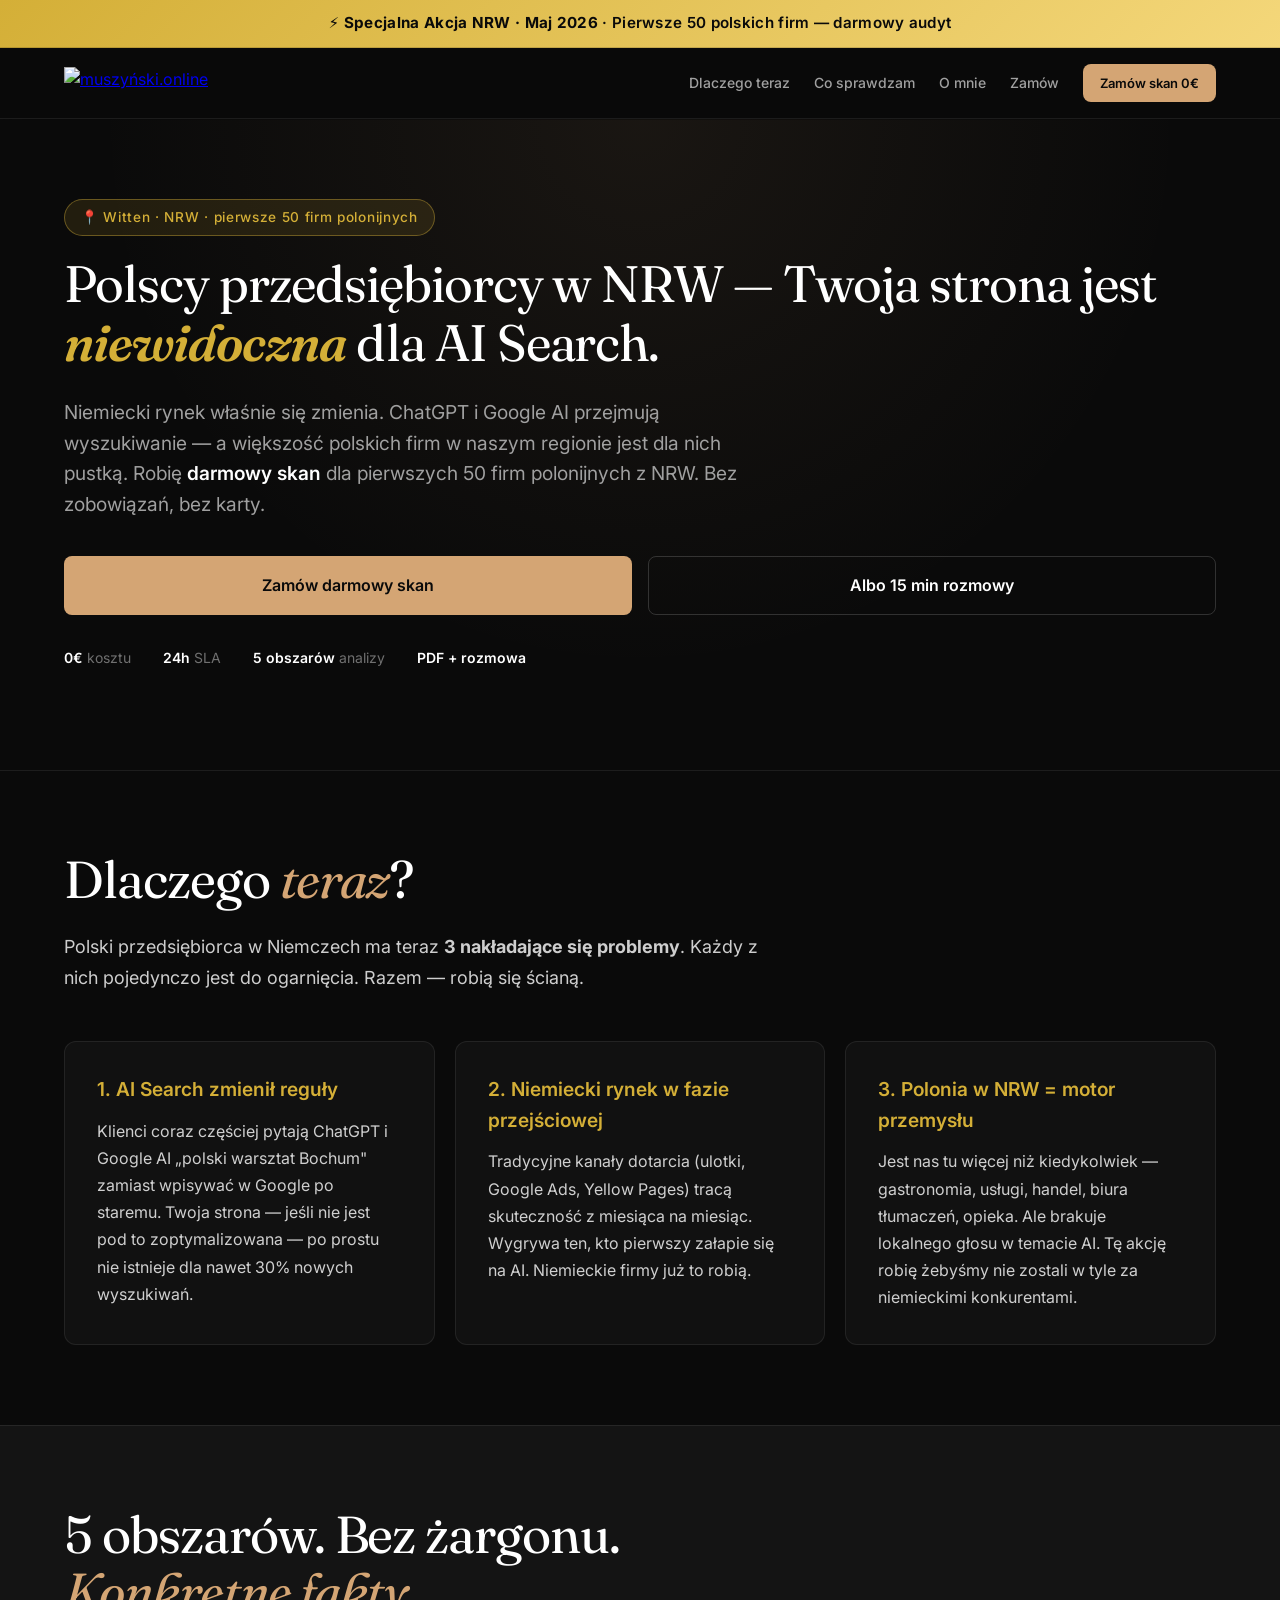
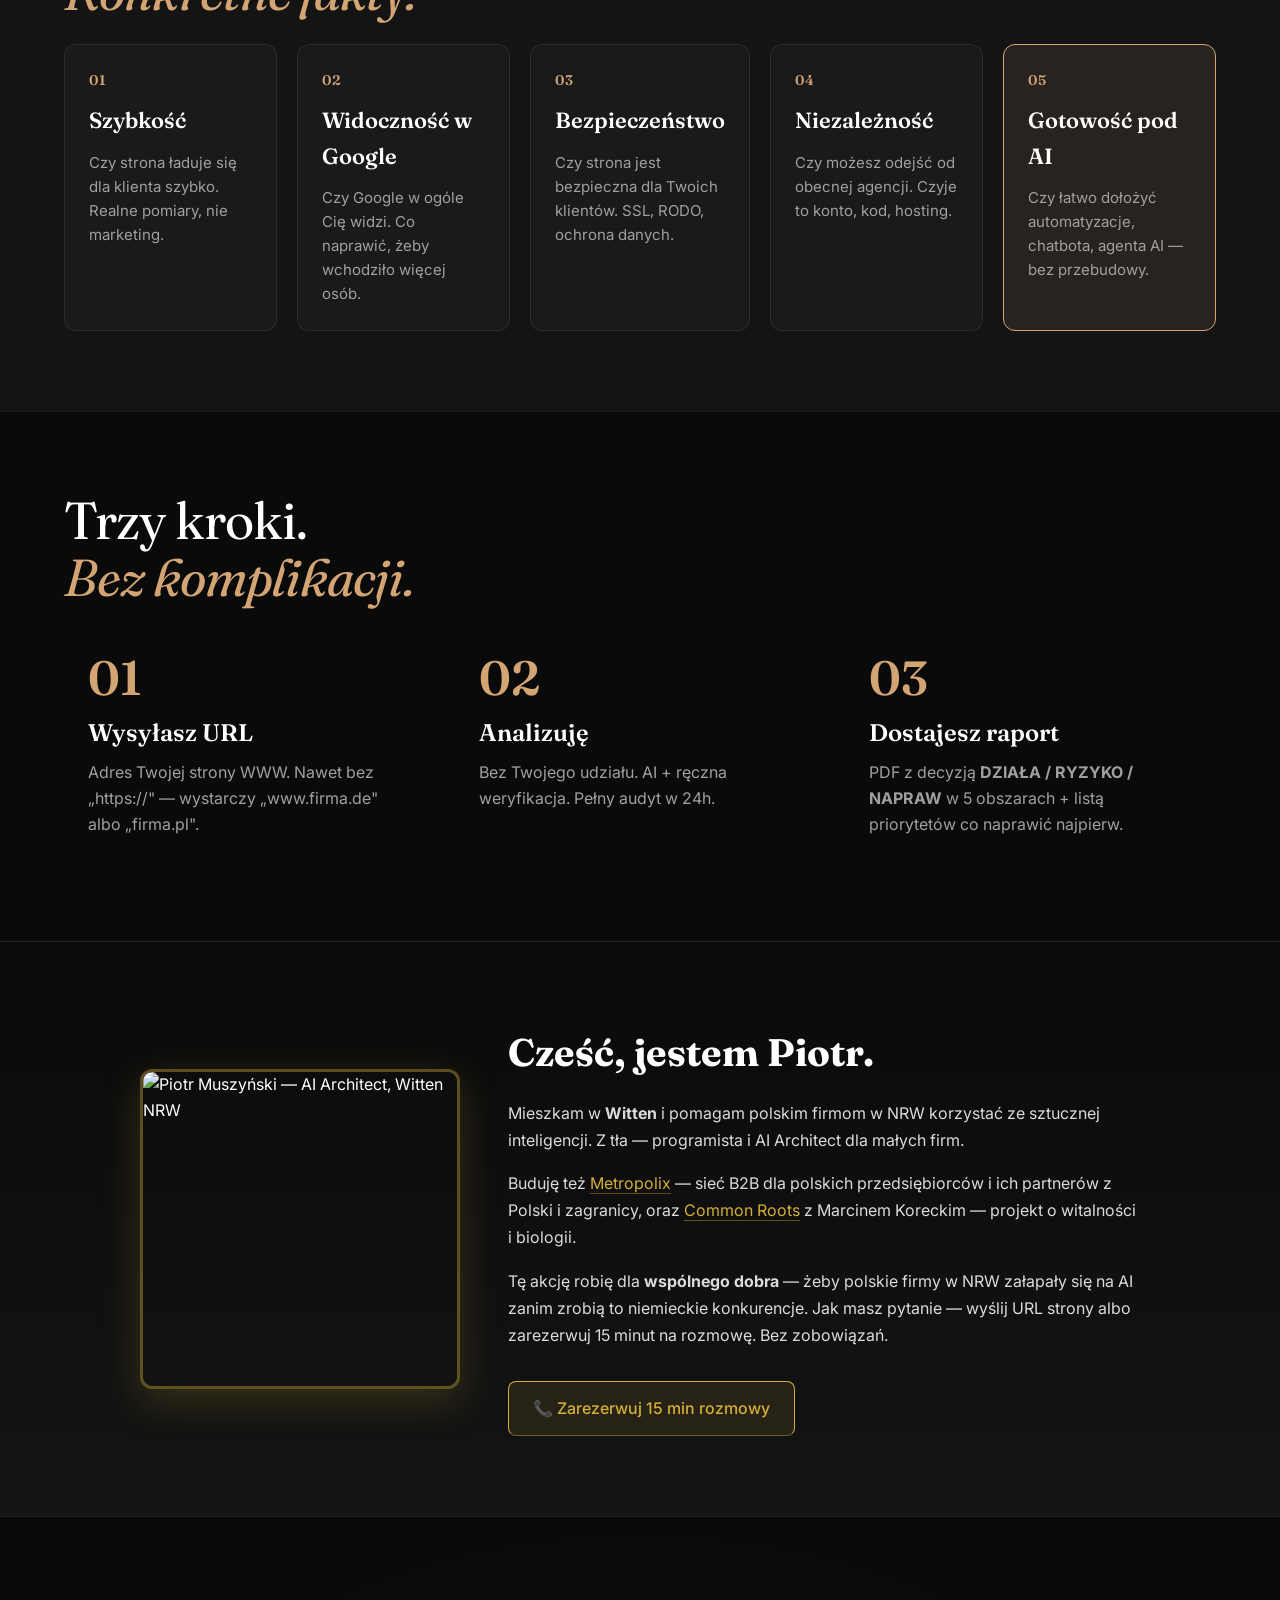
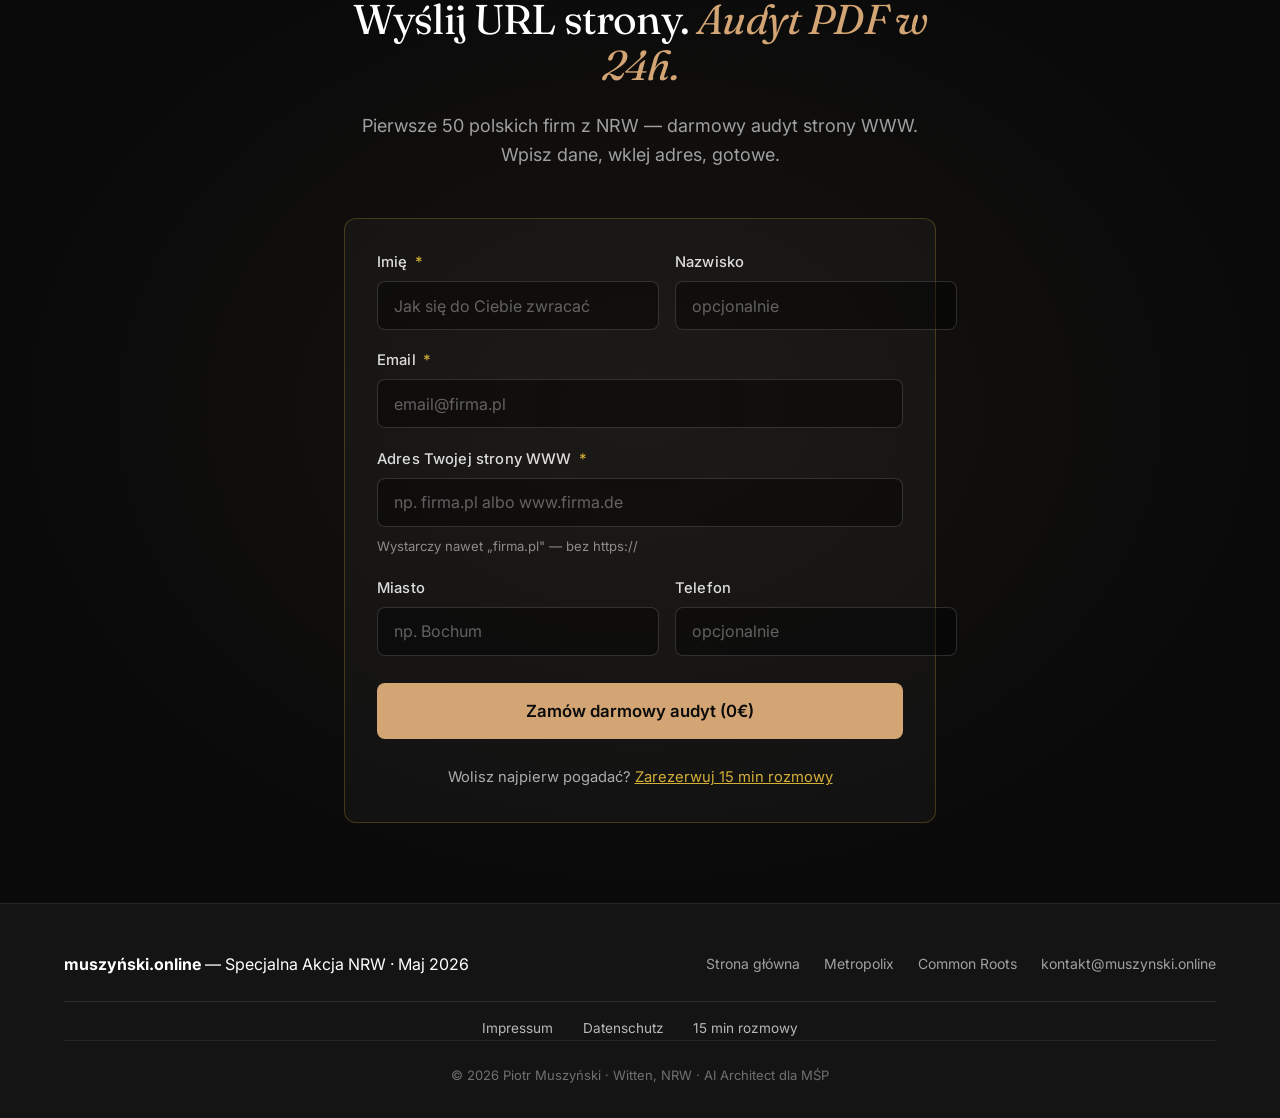
==== commit bc1dc5aa: "NRW v4: inline form (Imię/Email/URL req + opt) → PHP proxy → Teable - Zamieniono button "Zamów audyt" ====
--- a/nrw/index.html
+++ b/nrw/index.html
@@ -166,6 +166,75 @@
   .container{padding:0 1rem}
 }
 
+/* Inline form */
+.audyt-form{
+  display:flex;flex-direction:column;gap:1.2rem;
+  margin-top:2rem;padding:2rem;
+  background:rgba(255,255,255,.03);
+  border:1px solid rgba(212,175,55,.25);border-radius:12px;
+  text-align:left;
+}
+.af-row{display:flex;flex-direction:column;gap:1.2rem}
+.af-row--2{display:grid;grid-template-columns:1fr 1fr;gap:1rem}
+@media(max-width:600px){.af-row--2{grid-template-columns:1fr}}
+.af-field{display:flex;flex-direction:column;gap:.4rem}
+.af-label{
+  font-size:.92rem;font-weight:500;color:rgba(255,255,255,.85);
+  letter-spacing:.01em;
+}
+.af-label em{color:#d4af37;font-style:normal;margin-left:.2rem}
+.af-field input{
+  padding:.85rem 1rem;font-size:1rem;
+  background:rgba(0,0,0,.4);
+  border:1px solid rgba(255,255,255,.15);
+  border-radius:8px;color:#fff;
+  font-family:inherit;
+  transition:border-color .2s, box-shadow .2s;
+}
+.af-field input:focus{
+  outline:none;
+  border-color:#d4af37;
+  box-shadow:0 0 0 3px rgba(212,175,55,.15);
+}
+.af-field input::placeholder{color:rgba(255,255,255,.35)}
+.af-hint{font-size:.82rem;color:rgba(255,255,255,.5);margin-top:.2rem}
+.af-submit{margin-top:.5rem;font-size:1.05rem;min-height:56px}
+.af-submit:disabled{opacity:.6;cursor:not-allowed}
+.af-note{
+  text-align:center;color:rgba(255,255,255,.65);
+  font-size:.92rem;margin-top:.5rem;
+}
+.af-note a{color:#d4af37;text-decoration:underline}
+.af-error{
+  background:rgba(220,50,50,.15);border:1px solid rgba(220,50,50,.4);
+  color:#ff8888;padding:.8rem 1rem;border-radius:8px;
+  font-size:.92rem;
+}
+
+/* Success state */
+.audyt-success{
+  margin-top:2rem;padding:2.5rem 2rem;
+  background:linear-gradient(180deg,rgba(212,175,55,.08) 0%,rgba(212,175,55,.03) 100%);
+  border:1px solid rgba(212,175,55,.4);border-radius:12px;
+  text-align:center;
+  animation:fadeInUp .5s ease-out;
+}
+@keyframes fadeInUp{
+  from{opacity:0;transform:translateY(20px)}
+  to{opacity:1;transform:none}
+}
+.as-icon{
+  width:64px;height:64px;border-radius:50%;
+  background:#d4af37;color:#0a0a0a;
+  display:flex;align-items:center;justify-content:center;
+  font-size:2rem;font-weight:700;
+  margin:0 auto 1.5rem;
+  box-shadow:0 8px 24px rgba(212,175,55,.4);
+}
+.as-title{font-family:'Fraunces',serif;font-size:1.8rem;color:#fff;margin-bottom:1rem}
+.as-msg{color:rgba(255,255,255,.85);line-height:1.7;margin-bottom:.8rem}
+.as-msg strong{color:#d4af37}
+
 /* Animacje — fade-in on scroll */
 @media(prefers-reduced-motion:no-preference){
   .section{opacity:0;transform:translateY(20px);transition:opacity .6s, transform .6s}
@@ -309,18 +378,65 @@
   </div>
 </section>
 
-<!-- ZAMÓW — Teable Form button -->
+<!-- ZAMÓW — Inline form -->
 <section class="section section--cta" id="zamow">
-  <div class="container">
-    <h2 class="section__title">Wyślij URL. <em>Wynik w 24h.</em></h2>
-    <p class="section__lead">Pierwsze 50 polskich firm z NRW — darmowy skan strony WWW. Bez zobowiązań, bez karty. Wyślij nawet sam adres „firma.pl" — reszta pól opcjonalna.</p>
-    <div class="section--cta__actions">
-      <a href="https://app.teable.ai/share/shrx7Ct43IigWQ6TYrf/view" target="_blank" rel="noopener noreferrer" class="btn btn-primary btn-lg">📋 Zamów darmowy audyt (0€)</a>
-      <a href="https://tidycal.com/pmuszynski/15-konkretna-rozmowa" target="_blank" rel="noopener noreferrer" class="btn btn-ghost btn-lg">📞 Albo 15 min rozmowy</a>
-    </div>
-    <p class="section--cta__note">
-      Po wysłaniu zgłoszenia odezwę się <strong>w ciągu 24h</strong> z raportem PDF. Wolisz pogadać teraz? <a href="https://tidycal.com/pmuszynski/15-konkretna-rozmowa" target="_blank" rel="noopener noreferrer">Zarezerwuj rozmowę</a>.
-    </p>
+  <div class="container" style="max-width:640px">
+    <h2 class="section__title">Wyślij URL strony. <em>Audyt PDF w 24h.</em></h2>
+    <p class="section__lead">Pierwsze 50 polskich firm z NRW — darmowy audyt strony WWW. Wpisz dane, wklej adres, gotowe.</p>
+
+    <form id="audyt-form" class="audyt-form" novalidate>
+      <input type="text" name="website_hp" tabindex="-1" autocomplete="off" aria-hidden="true" style="position:absolute;left:-9999px">
+      <input type="hidden" name="kampania" value="nrw-akcja-2026-05">
+
+      <div class="af-row af-row--2">
+        <label class="af-field">
+          <span class="af-label">Imię <em>*</em></span>
+          <input type="text" name="imie" required autocomplete="given-name" placeholder="Jak się do Ciebie zwracać">
+        </label>
+        <label class="af-field">
+          <span class="af-label">Nazwisko</span>
+          <input type="text" name="nazwisko" autocomplete="family-name" placeholder="opcjonalnie">
+        </label>
+      </div>
+
+      <label class="af-field">
+        <span class="af-label">Email <em>*</em></span>
+        <input type="email" name="email" required autocomplete="email" placeholder="email@firma.pl">
+      </label>
+
+      <label class="af-field">
+        <span class="af-label">Adres Twojej strony WWW <em>*</em></span>
+        <input type="text" name="url" required autocomplete="url" placeholder="np. firma.pl albo www.firma.de">
+        <span class="af-hint">Wystarczy nawet „firma.pl" — bez https://</span>
+      </label>
+
+      <div class="af-row af-row--2">
+        <label class="af-field">
+          <span class="af-label">Miasto</span>
+          <input type="text" name="miasto" placeholder="np. Bochum">
+        </label>
+        <label class="af-field">
+          <span class="af-label">Telefon</span>
+          <input type="tel" name="telefon" autocomplete="tel" placeholder="opcjonalnie">
+        </label>
+      </div>
+
+      <button type="submit" class="btn btn-primary btn-lg btn-block af-submit">
+        Zamów darmowy audyt (0€)
+      </button>
+
+      <p class="af-note">
+        Wolisz najpierw pogadać? <a href="https://tidycal.com/pmuszynski/15-konkretna-rozmowa" target="_blank" rel="noopener noreferrer">Zarezerwuj 15 min rozmowy</a>
+      </p>
+    </form>
+
+    <div id="audyt-success" class="audyt-success" hidden>
+      <div class="as-icon">✓</div>
+      <h3 class="as-title">Mam Twoje zgłoszenie.</h3>
+      <p class="as-msg">Audyt PDF dostaniesz na email <strong id="as-email"></strong> w ciągu <strong>24h</strong>.</p>
+      <p class="as-msg">Sprawdź też folder „Spam" — czasem tam ląduję, bo piszę z nowej domeny.</p>
+      <a href="https://tidycal.com/pmuszynski/15-konkretna-rozmowa" target="_blank" rel="noopener noreferrer" class="tidycal-cta">📞 Wolisz pogadać już teraz? Zarezerwuj 15 min</a>
+    </div>
   </div>
 </section>
 
@@ -360,6 +476,59 @@
   }, { threshold: 0.1, rootMargin: '0px 0px -50px 0px' });
   document.querySelectorAll('.section').forEach(s => obs.observe(s));
 }
+
+// Audyt form submit
+const ENDPOINT = 'https://konsultacja.muszynski.online/send-audyt.php';
+const form = document.getElementById('audyt-form');
+const success = document.getElementById('audyt-success');
+const successEmail = document.getElementById('as-email');
+
+if (form) {
+  form.addEventListener('submit', async e => {
+    e.preventDefault();
+    // Remove existing error
+    const oldErr = form.querySelector('.af-error');
+    if (oldErr) oldErr.remove();
+
+    const submitBtn = form.querySelector('button[type="submit"]');
+    const originalText = submitBtn.textContent;
+    submitBtn.disabled = true;
+    submitBtn.textContent = 'Wysyłam…';
+
+    const fd = new FormData(form);
+    try {
+      const res = await fetch(ENDPOINT, {
+        method: 'POST',
+        body: fd,
+      });
+      const json = await res.json();
+
+      if (json.ok) {
+        // Show success state, hide form
+        successEmail.textContent = fd.get('email');
+        form.hidden = true;
+        success.hidden = false;
+        // Scroll do success
+        success.scrollIntoView({ behavior: 'smooth', block: 'center' });
+      } else {
+        // Show error message inline
+        const err = document.createElement('div');
+        err.className = 'af-error';
+        err.textContent = json.msg || 'Coś poszło nie tak. Napisz na kontakt@muszynski.online';
+        form.insertBefore(err, submitBtn);
+        submitBtn.disabled = false;
+        submitBtn.textContent = originalText;
+      }
+    } catch (err) {
+      const errEl = document.createElement('div');
+      errEl.className = 'af-error';
+      errEl.innerHTML = 'Błąd sieci. Napisz bezpośrednio: <a href="mailto:kontakt@muszynski.online" style="color:inherit">kontakt@muszynski.online</a>';
+      form.insertBefore(errEl, submitBtn);
+      submitBtn.disabled = false;
+      submitBtn.textContent = originalText;
+    }
+  });
+}
 </script>
 
 </body>
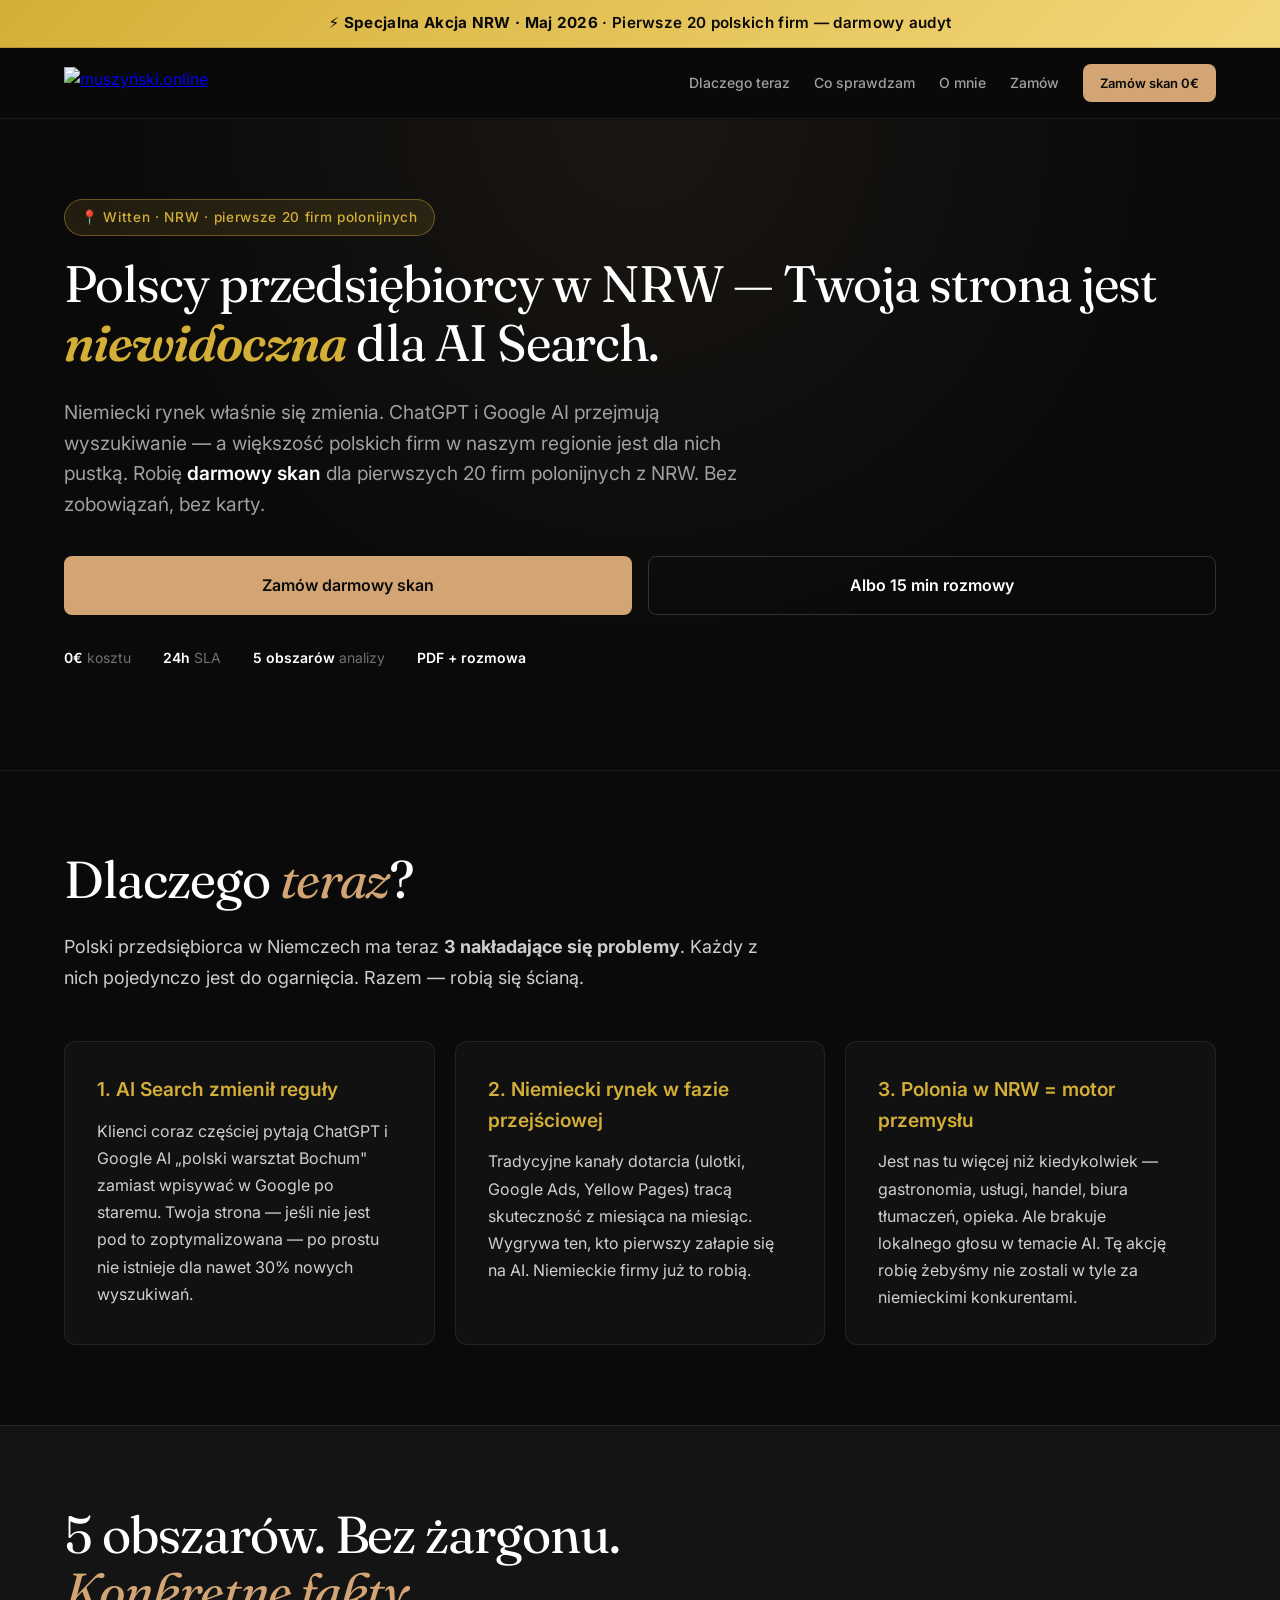
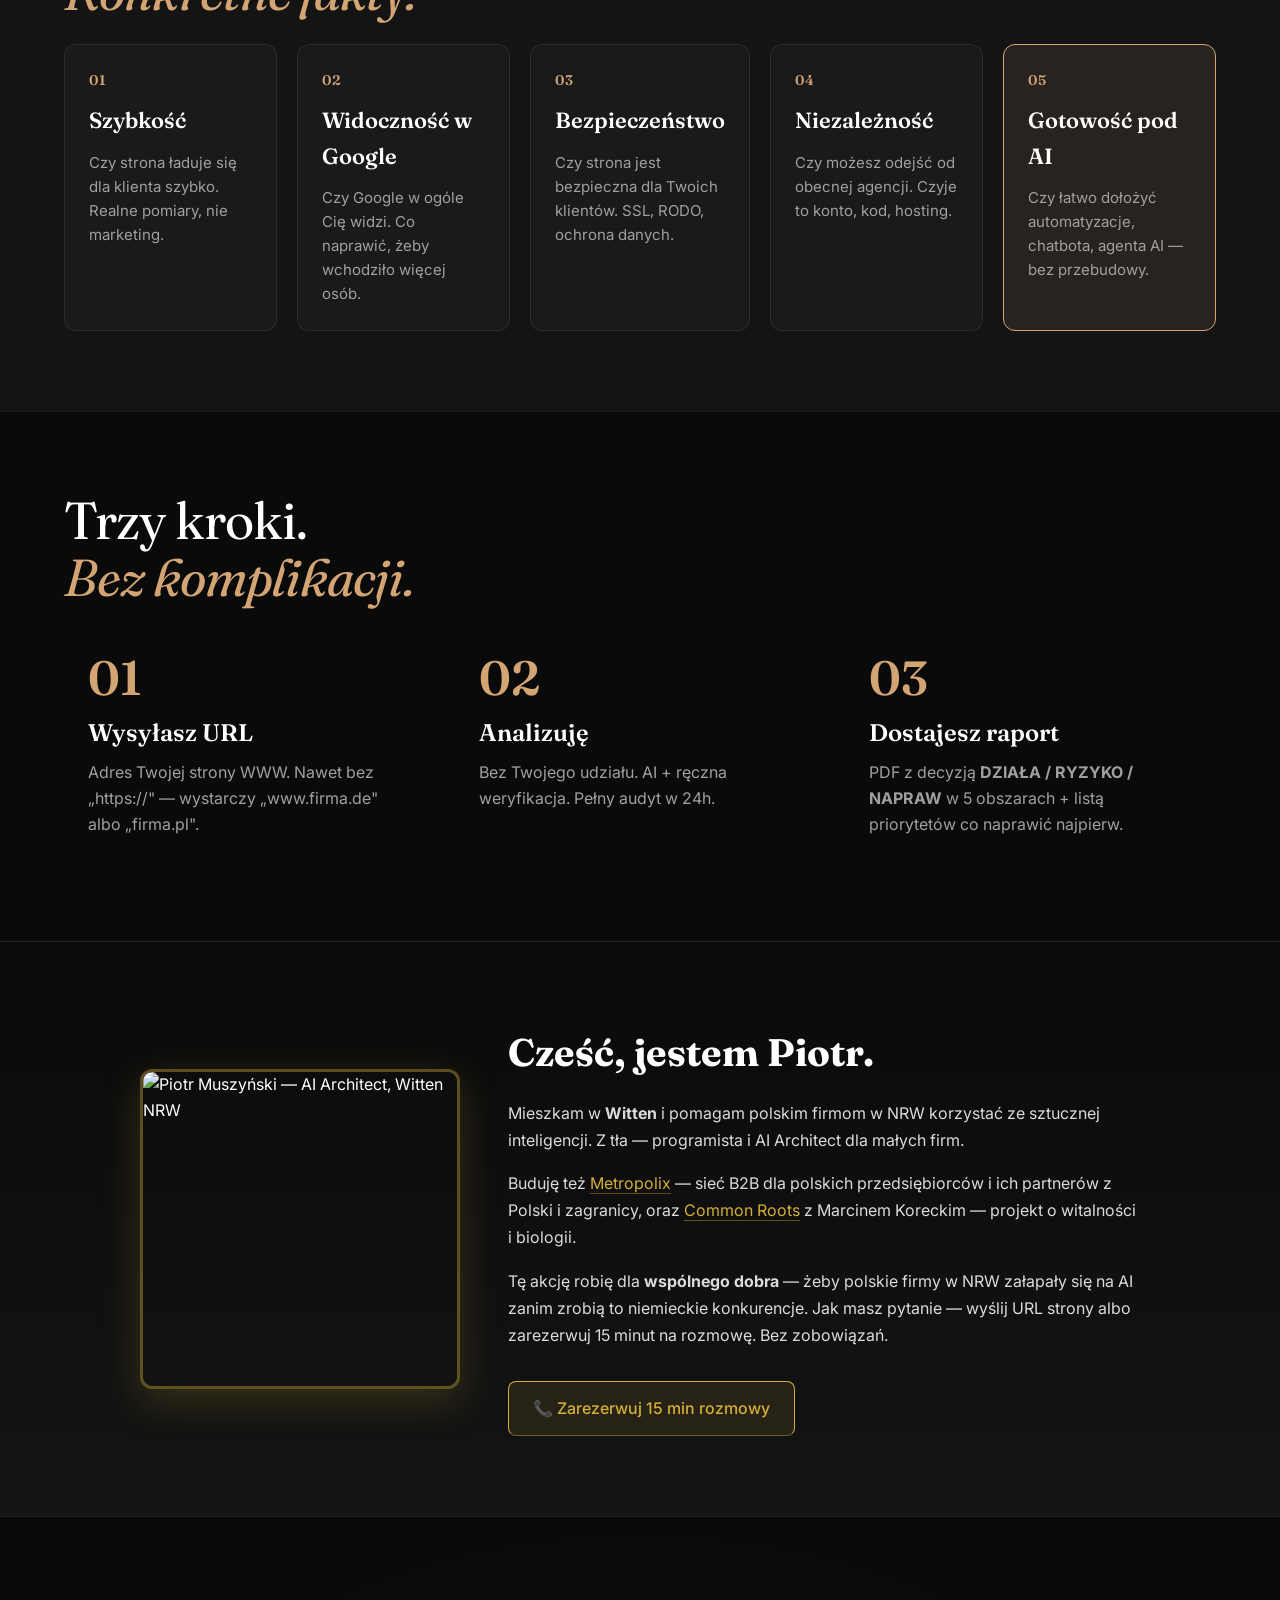
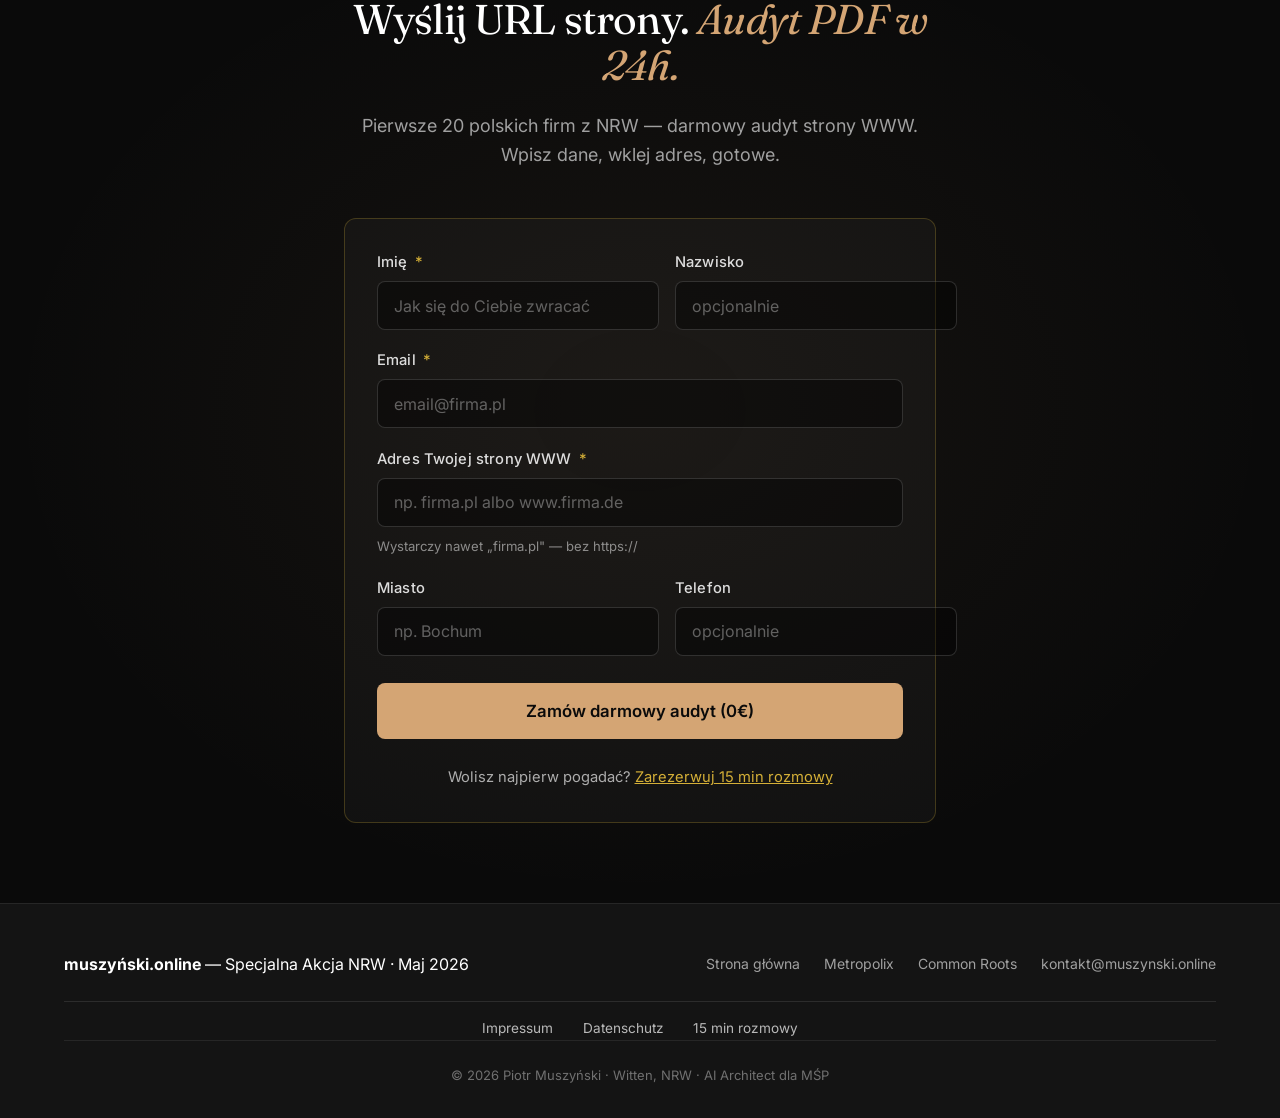
==== commit c4bf21ed: "NRW v6: 50→20 firm + wzmocnij teaser PDF audytu po quick score - "Pierwsze 50 polskich firm" → "Pier" ====
--- a/nrw/index.html
+++ b/nrw/index.html
@@ -4,9 +4,9 @@
 <meta charset="UTF-8">
 <meta name="viewport" content="width=device-width, initial-scale=1.0">
 <title>Specjalna Akcja NRW · Darmowy audyt strony dla polskich firm — Piotr Muszyński</title>
-<meta name="description" content="Polskie firmy w NRW — darmowy audyt Twojej strony WWW dla pierwszych 50 firm. ChatGPT i Google AI zmieniły wyszukiwanie. 24h SLA. Bez zobowiązań.">
+<meta name="description" content="Polskie firmy w NRW — darmowy audyt Twojej strony WWW dla pierwszych 20 firm. ChatGPT i Google AI zmieniły wyszukiwanie. 24h SLA. Bez zobowiązań.">
 <meta property="og:title" content="Specjalna Akcja NRW — darmowy audyt strony dla polskich firm">
-<meta property="og:description" content="Pierwsze 50 polskich firm w NRW — darmowy skan w 24h. ChatGPT zmienił wyszukiwanie.">
+<meta property="og:description" content="Pierwsze 20 polskich firm w NRW — darmowy skan w 24h. ChatGPT zmienił wyszukiwanie.">
 <meta property="og:type" content="website">
 <meta property="og:url" content="https://audyt.muszynski.online/nrw">
 <meta property="og:image" content="https://res.cloudinary.com/dyw1pi3nt/image/upload/w_1200,h_630,c_pad,b_rgb:0a0a0a/f_png,q_auto:best/v1776933061/logo-zloty-bialy-pionowy_cyxshk.svg">
@@ -235,6 +235,80 @@
 .as-msg{color:rgba(255,255,255,.85);line-height:1.7;margin-bottom:.8rem}
 .as-msg strong{color:#d4af37}
 
+/* Quick score */
+.quick-score{
+  margin:1.5rem 0;padding:1.5rem;
+  background:rgba(0,0,0,.4);
+  border:1px solid rgba(212,175,55,.25);
+  border-radius:10px;text-align:left;
+}
+.qs-header{
+  display:flex;justify-content:space-between;align-items:center;
+  padding-bottom:1rem;margin-bottom:1rem;
+  border-bottom:1px solid rgba(255,255,255,.1);
+}
+.qs-label{color:rgba(255,255,255,.7);font-size:.95rem;font-weight:500}
+.qs-badge{
+  background:rgba(212,175,55,.15);border:1px solid rgba(212,175,55,.5);
+  color:#d4af37;padding:.4rem .9rem;border-radius:999px;
+  font-size:.95rem;font-weight:500;
+}
+.qs-badge strong{font-size:1.15rem;color:#fff}
+.qs-checks{list-style:none;padding:0;margin:0;display:flex;flex-direction:column;gap:.7rem}
+.qs-checks li{
+  display:grid;grid-template-columns:24px 1fr;gap:.8rem;
+  padding:.7rem 0;align-items:start;
+}
+.qs-icon{
+  width:24px;height:24px;border-radius:50%;
+  display:flex;align-items:center;justify-content:center;
+  font-size:.85rem;font-weight:700;flex-shrink:0;
+}
+.qs-icon--ok{background:rgba(0,200,100,.2);color:#3eda88;border:1px solid rgba(0,200,100,.4)}
+.qs-icon--bad{background:rgba(220,80,80,.2);color:#ff8888;border:1px solid rgba(220,80,80,.4)}
+.qs-text{display:flex;flex-direction:column;gap:.2rem}
+.qs-name{color:rgba(255,255,255,.95);font-size:.95rem;font-weight:500}
+.qs-msg{color:rgba(255,255,255,.6);font-size:.85rem;line-height:1.5}
+.qs-note{
+  margin-top:1.2rem;padding-top:1rem;
+  border-top:1px solid rgba(255,255,255,.1);
+  color:rgba(255,255,255,.7);font-size:.9rem;line-height:1.6;
+}
+.qs-note strong{color:#d4af37}
+
+/* Full audit teaser — strong contrast po quick score */
+.qs-fullaudit{
+  margin-top:1.5rem;padding:1.5rem;
+  background:linear-gradient(135deg,rgba(212,175,55,.12) 0%,rgba(212,175,55,.04) 100%);
+  border:1px solid rgba(212,175,55,.5);
+  border-radius:10px;
+}
+.qs-fullaudit__intro{
+  color:rgba(255,255,255,.95);font-size:.98rem;line-height:1.5;
+  margin-bottom:.9rem;
+}
+.qs-fullaudit__intro strong{color:#d4af37}
+.qs-fullaudit__list{
+  list-style:none;padding:0;margin:0 0 1rem 0;
+  display:flex;flex-direction:column;gap:.6rem;
+}
+.qs-fullaudit__list li{
+  position:relative;padding-left:1.5rem;
+  color:rgba(255,255,255,.85);font-size:.92rem;line-height:1.5;
+}
+.qs-fullaudit__list li::before{
+  content:"→";position:absolute;left:0;
+  color:#d4af37;font-weight:700;
+}
+.qs-fullaudit__list strong{color:#fff;font-weight:600}
+.qs-fullaudit__cta{
+  margin:0;padding-top:.9rem;
+  border-top:1px solid rgba(212,175,55,.2);
+  color:rgba(255,255,255,.95);font-size:.95rem;
+  line-height:1.5;
+}
+.qs-fullaudit__cta strong{color:#d4af37}
+
 /* Animacje — fade-in on scroll */
 @media(prefers-reduced-motion:no-preference){
   .section{opacity:0;transform:translateY(20px);transition:opacity .6s, transform .6s}
@@ -245,7 +319,7 @@
 <body>
 
 <div class="nrw-banner">
-  ⚡ <strong>Specjalna Akcja NRW · Maj 2026</strong> · Pierwsze 50 polskich firm — darmowy audyt
+  ⚡ <strong>Specjalna Akcja NRW · Maj 2026</strong> · Pierwsze 20 polskich firm — darmowy audyt
 </div>
 
 <nav class="nav">
@@ -266,9 +340,9 @@
 <!-- HERO -->
 <section class="hero">
   <div class="container">
-    <span class="hero__counter">📍 Witten · NRW · pierwsze 50 firm polonijnych</span>
+    <span class="hero__counter">📍 Witten · NRW · pierwsze 20 firm polonijnych</span>
     <h1 class="hero__title">Polscy przedsiębiorcy w NRW — Twoja strona jest <em>niewidoczna</em> dla AI Search.</h1>
-    <p class="hero__sub">Niemiecki rynek właśnie się zmienia. ChatGPT i Google AI przejmują wyszukiwanie — a większość polskich firm w naszym regionie jest dla nich pustką. Robię <strong>darmowy skan</strong> dla pierwszych 50 firm polonijnych z NRW. Bez zobowiązań, bez karty.</p>
+    <p class="hero__sub">Niemiecki rynek właśnie się zmienia. ChatGPT i Google AI przejmują wyszukiwanie — a większość polskich firm w naszym regionie jest dla nich pustką. Robię <strong>darmowy skan</strong> dla pierwszych 20 firm polonijnych z NRW. Bez zobowiązań, bez karty.</p>
     <div class="hero__actions">
       <a href="#zamow" class="btn btn-primary btn-lg">Zamów darmowy skan</a>
       <a href="https://tidycal.com/pmuszynski/15-konkretna-rozmowa" target="_blank" rel="noopener noreferrer" class="btn btn-ghost btn-lg">Albo 15 min rozmowy</a>
@@ -382,7 +456,7 @@
 <section class="section section--cta" id="zamow">
   <div class="container" style="max-width:640px">
     <h2 class="section__title">Wyślij URL strony. <em>Audyt PDF w 24h.</em></h2>
-    <p class="section__lead">Pierwsze 50 polskich firm z NRW — darmowy audyt strony WWW. Wpisz dane, wklej adres, gotowe.</p>
+    <p class="section__lead">Pierwsze 20 polskich firm z NRW — darmowy audyt strony WWW. Wpisz dane, wklej adres, gotowe.</p>
 
     <form id="audyt-form" class="audyt-form" novalidate>
       <input type="text" name="website_hp" tabindex="-1" autocomplete="off" aria-hidden="true" style="position:absolute;left:-9999px">
@@ -434,6 +508,27 @@
       <div class="as-icon">✓</div>
       <h3 class="as-title">Mam Twoje zgłoszenie.</h3>
       <p class="as-msg">Audyt PDF dostaniesz na email <strong id="as-email"></strong> w ciągu <strong>24h</strong>.</p>
+
+      <!-- Quick score — wstępny wynik z 5 sprawdzeń -->
+      <div id="quick-score" class="quick-score" hidden>
+        <div class="qs-header">
+          <span class="qs-label">Wstępny wynik Twojej strony</span>
+          <span class="qs-badge"><strong id="qs-total">?</strong>/5 ✓</span>
+        </div>
+        <ul class="qs-checks" id="qs-checks"></ul>
+        <div class="qs-fullaudit">
+          <p class="qs-fullaudit__intro">To dopiero <strong>5 sekund automatu</strong>. Pełny audyt PDF w ciągu 24h to:</p>
+          <ul class="qs-fullaudit__list">
+            <li><strong>Raport 12-15 stron</strong> w 5 obszarach</li>
+            <li><strong>Decyzja DZIAŁA / RYZYKO / NAPRAW</strong> per obszar — bez żargonu</li>
+            <li><strong>Konkretne naprawy</strong> posortowane: KRYTYCZNE / WAŻNE / OPCJONALNE</li>
+            <li><strong>Plan AI</strong> — jak dołożyć chatbot lub agenta bez przebudowy strony</li>
+            <li><strong>Niezależność od agencji</strong> — czyje to konto, kod, hosting; jak odejść bez utraty</li>
+          </ul>
+          <p class="qs-fullaudit__cta"><strong>Wszystko za 0€.</strong> Bez karty, bez zobowiązań — tylko dla pierwszych 20 polskich firm z NRW.</p>
+        </div>
+      </div>
+
       <p class="as-msg">Sprawdź też folder „Spam" — czasem tam ląduję, bo piszę z nowej domeny.</p>
       <a href="https://tidycal.com/pmuszynski/15-konkretna-rozmowa" target="_blank" rel="noopener noreferrer" class="tidycal-cta">📞 Wolisz pogadać już teraz? Zarezerwuj 15 min</a>
     </div>
@@ -508,8 +603,28 @@
         successEmail.textContent = fd.get('email');
         form.hidden = true;
         success.hidden = false;
+        // Quick score (jeśli backend zwrócił)
+        if (json.score && json.score.checks) {
+          const qs = document.getElementById('quick-score');
+          const total = document.getElementById('qs-total');
+          const list = document.getElementById('qs-checks');
+          total.textContent = json.score.total;
+          list.innerHTML = '';
+          json.score.checks.forEach(c => {
+            const li = document.createElement('li');
+            li.innerHTML = `
+              <span class="qs-icon ${c.ok ? 'qs-icon--ok' : 'qs-icon--bad'}">${c.ok ? '✓' : '✗'}</span>
+              <div class="qs-text">
+                <span class="qs-name">${c.name}</span>
+                <span class="qs-msg">${c.note}</span>
+              </div>
+            `;
+            list.appendChild(li);
+          });
+          qs.hidden = false;
+        }
         // Scroll do success
-        success.scrollIntoView({ behavior: 'smooth', block: 'center' });
+        success.scrollIntoView({ behavior: 'smooth', block: 'start' });
       } else {
         // Show error message inline
         const err = document.createElement('div');
